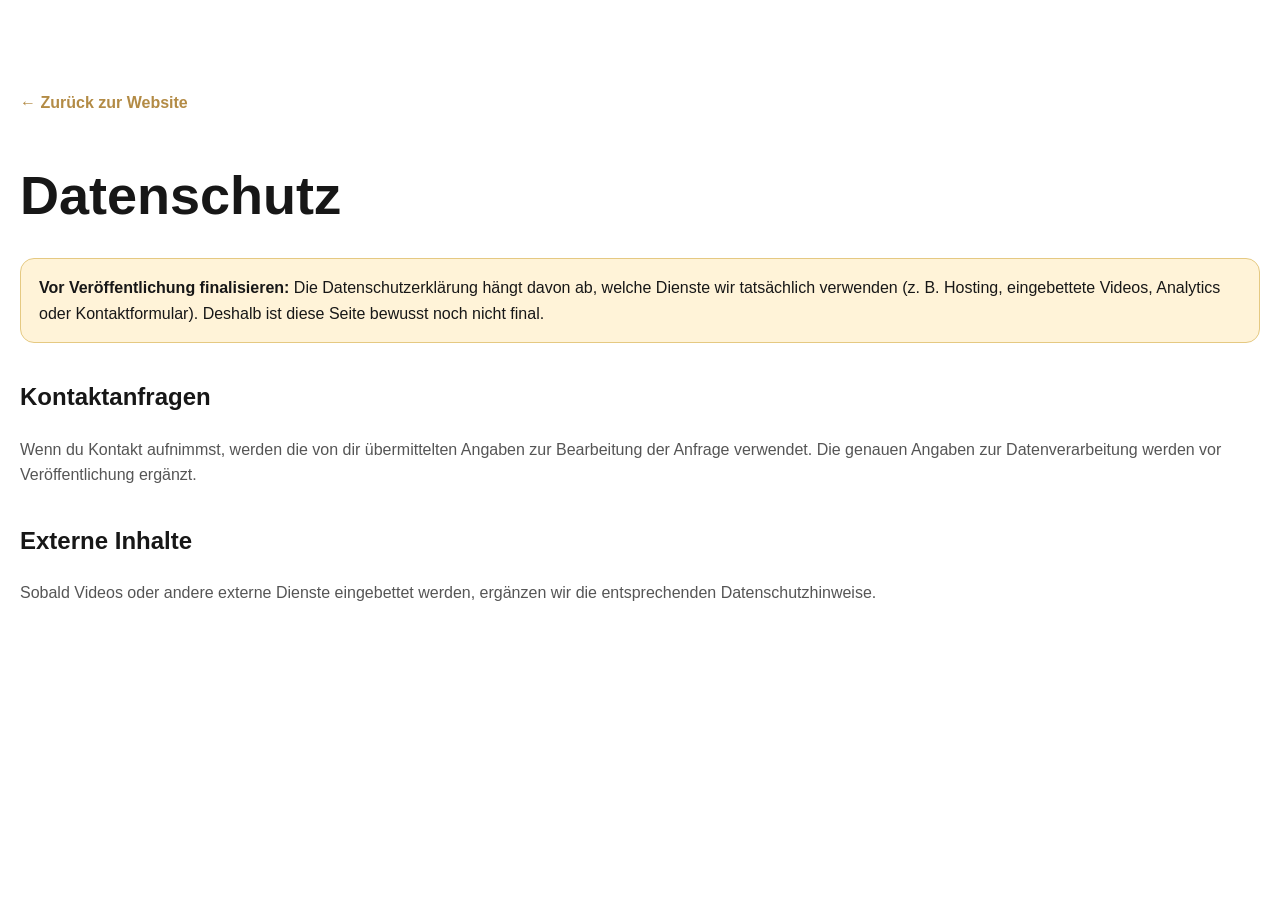
==== datenschutz.html @ bc4352c8 "Add privacy page" ====
<!doctype html><html lang="de"><head><meta charset="utf-8"><meta name="viewport" content="width=device-width,initial-scale=1"><title>Datenschutz | Flywithfloekki</title><link rel="stylesheet" href="styles.css"></head><body><main class="legal container"><a class="backlink" href="index.html">← Zurück zur Website</a><h1>Datenschutz</h1><div class="notice"><strong>Vor Veröffentlichung finalisieren:</strong> Die Datenschutzerklärung hängt davon ab, welche Dienste wir tatsächlich verwenden (z. B. Hosting, eingebettete Videos, Analytics oder Kontaktformular). Deshalb ist diese Seite bewusst noch nicht final.</div><h2>Kontaktanfragen</h2><p>Wenn du Kontakt aufnimmst, werden die von dir übermittelten Angaben zur Bearbeitung der Anfrage verwendet. Die genauen Angaben zur Datenverarbeitung werden vor Veröffentlichung ergänzt.</p><h2>Externe Inhalte</h2><p>Sobald Videos oder andere externe Dienste eingebettet werden, ergänzen wir die entsprechenden Datenschutzhinweise.</p></main></body></html>
---- styles.css ----
:root{--bg:#fff;--soft:#f6f5f2;--ink:#171717;--muted:#6f6f6f;--line:#dedbd3;--gold:#b38b45;--gold2:#d8c18b;--dark:#111;--radius:22px;--max:1240px}
*{box-sizing:border-box}html{scroll-behavior:smooth}body{margin:0;font-family:Inter,ui-sans-serif,-apple-system,BlinkMacSystemFont,"Segoe UI",sans-serif;color:var(--ink);background:var(--bg);line-height:1.6}img{max-width:100%}a{color:inherit;text-decoration:none}.container{width:min(calc(100% - 40px),var(--max));margin:auto}.section{padding:110px 0}.soft-bg{background:var(--soft)}
.site-header{height:92px;display:flex;align-items:center;justify-content:space-between;padding:0 34px;background:rgba(255,255,255,.96);backdrop-filter:blur(16px);position:sticky;top:0;z-index:50;border-bottom:1px solid rgba(0,0,0,.05)}.brand{display:flex;align-items:center;width:300px;height:78px;overflow:hidden}.brand img{display:block;width:100%;height:100%;object-fit:contain;object-position:left center}.nav{display:flex;gap:26px;align-items:center;font-size:14px;font-weight:600}.nav a:not(.nav-cta):hover{color:var(--gold)}.nav-cta{padding:11px 18px;border:1px solid var(--ink);border-radius:999px}.nav-toggle{display:none;background:none;border:0;font-size:26px}
.hero{height:calc(100vh - 92px);min-height:650px;position:relative;display:flex;align-items:center;overflow:hidden;background:#111;color:#fff}.hero-media{position:absolute;inset:0;width:100%;height:100%;background:url('assets/hero-placeholder.svg') center/cover no-repeat}.hero-overlay{position:absolute;inset:0;background:linear-gradient(90deg,rgba(0,0,0,.84) 0%,rgba(0,0,0,.55) 52%,rgba(0,0,0,.18) 100%)}.hero-content{position:relative;z-index:2;padding-top:30px}.eyebrow,.section-label{font-size:12px;letter-spacing:.2em;text-transform:uppercase;font-weight:700;color:var(--gold)}.hero h1{font-size:clamp(50px,7vw,102px);line-height:.96;letter-spacing:-.045em;margin:20px 0 28px;max-width:1000px}.hero h1 span{color:#ead9b4}.hero-copy{max-width:680px;font-size:20px;color:#e9e9e9}.hero-actions{display:flex;gap:12px;margin-top:34px}.button{display:inline-flex;align-items:center;justify-content:center;padding:14px 22px;border-radius:999px;font-weight:700;font-size:14px;border:1px solid transparent;cursor:pointer;transition:.2s}.button-gold{background:linear-gradient(135deg,var(--gold2),var(--gold));color:#111}.button-gold:hover{transform:translateY(-2px)}.button-ghost{border-color:rgba(255,255,255,.6);color:white}.button-dark{background:#171717;color:#fff}.scroll-hint{position:absolute;right:35px;bottom:25px;z-index:2;border:1px solid rgba(255,255,255,.4);border-radius:50%;width:44px;height:44px;display:grid;place-items:center}
.intro-grid{display:grid;grid-template-columns:1.15fr .85fr;gap:80px;align-items:start}.intro h2,.section-heading h2,.about h2,.contact h2,.testimonials-head h2,.soft-bg> .container > h2{font-size:clamp(38px,4vw,62px);line-height:1.08;letter-spacing:-.035em;margin:18px 0}.intro h2 em{font-family:Georgia,serif;font-weight:400;color:var(--gold);font-style:italic}.intro p,.about p,.contact p{font-size:18px;color:#4d4d4d}.section-heading{margin-bottom:46px}.section-heading.split{display:flex;justify-content:space-between;gap:60px;align-items:end}.muted{color:var(--muted);max-width:480px}
.cards{display:grid;grid-template-columns:repeat(3,1fr);gap:16px}.card{background:white;border:1px solid #e7e3da;padding:34px;border-radius:var(--radius);min-height:280px;display:flex;flex-direction:column}.card.featured{grid-column:span 2;background:linear-gradient(145deg,#fff,#f3eee2)}.card.dark-card{background:#171717;color:white}.card-number{font-size:12px;color:var(--gold);letter-spacing:.15em}.card h3{font-size:28px;margin:auto 0 10px}.card p{color:#666;margin:0}.dark-card p{color:#c9c9c9}
.portfolio-section{overflow:hidden}.portfolio-grid{display:grid;grid-template-columns:repeat(2,1fr);gap:18px}.portfolio-card{border-radius:var(--radius);overflow:hidden;background:#111;color:white;box-shadow:0 12px 38px rgba(0,0,0,.08)}.portfolio-card.featured-video{grid-column:1/-1}.video-frame{position:relative;aspect-ratio:16/9;background:#0f0f0f}.video-frame iframe{position:absolute;inset:0;width:100%;height:100%;border:0}.portfolio-meta{display:flex;justify-content:space-between;gap:24px;padding:17px 19px;background:#171717}.portfolio-meta span{color:#a6a6a6;font-size:13px}.portfolio-meta strong{text-align:right}.social-work-head{display:flex;justify-content:space-between;align-items:end;gap:30px;margin:70px 0 24px}.social-work-head h3{font-size:clamp(30px,3vw,44px);letter-spacing:-.03em;margin:10px 0 0}.text-link{font-size:14px;font-weight:700;border-bottom:1px solid var(--gold);padding-bottom:3px}.reel-grid{display:grid;grid-template-columns:repeat(2,minmax(0,420px));gap:18px;justify-content:center}.reel-card{width:100%}.video-frame.vertical{aspect-ratio:9/16;background:#fafafa}.video-frame.vertical iframe{background:#fff}
.reference-row{display:grid;grid-template-columns:repeat(4,1fr);gap:1px;background:#d8d4ca;border:1px solid #d8d4ca;margin:38px 0 100px}.reference-row div{background:#fff;padding:34px 22px;display:grid;place-items:center;text-align:center;font-weight:800;font-size:19px;min-height:120px}.reference-row small{font-weight:500;color:#777}.testimonials-head{display:flex;align-items:end;justify-content:space-between;gap:40px}.testimonials{display:grid;grid-template-columns:repeat(2,1fr);gap:18px;margin-top:38px}.testimonial-card{margin:0;background:#fff;padding:34px 36px;border-radius:var(--radius);font-size:17px;border:1px solid #e6e2d8;min-height:220px;line-height:1.75;position:relative}.testimonial-card:before{content:'“';position:absolute;right:24px;top:2px;font-family:Georgia,serif;font-size:88px;line-height:1;color:#ece6d8}.testimonial-card p{position:relative;z-index:1;margin:0 0 16px}.testimonial-card p:last-of-type{margin-bottom:0}.testimonial-card footer{margin-top:28px;color:#8a8a8a;font-size:13px;font-weight:700}.testimonial-wide{grid-column:1/-1;border-left:4px solid var(--gold);font-size:19px;padding:42px 46px}.compact-quote{max-width:none}
.about{display:grid;grid-template-columns:1.1fr .9fr;gap:80px}.equipment-panel{background:#171717;color:#fff;padding:38px;border-radius:var(--radius)}.equipment-title{font-size:12px;text-transform:uppercase;letter-spacing:.2em;color:var(--gold2)}.equipment-panel ul{list-style:none;padding:0;margin:26px 0 0}.equipment-panel li{display:flex;justify-content:space-between;gap:20px;border-top:1px solid #333;padding:18px 0}.equipment-panel li span{color:#999}.price-cta{background:#111;color:white;padding:90px 0}.price-grid{display:grid;grid-template-columns:1fr 1fr;gap:80px;align-items:end}.price-grid h2{font-size:clamp(42px,5vw,72px);line-height:1.02;margin:14px 0}.price-grid h2 span{color:#dcc58e}.price-grid p{color:#cfcfcf;font-size:18px}.section-label.light{color:#d9c392}.price-grid .button{margin-top:14px}
.contact{display:grid;grid-template-columns:.9fr 1.1fr;gap:90px}.contact-details{display:grid;grid-template-columns:100px 1fr;gap:10px 20px;margin-top:40px}.contact-details span{color:#999}.contact-form{display:grid;grid-template-columns:1fr 1fr;gap:18px}.contact-form label{display:flex;flex-direction:column;gap:8px;font-size:13px;font-weight:700}.contact-form label:nth-child(4){grid-column:1/-1}.contact-form input,.contact-form select,.contact-form textarea{font:inherit;border:1px solid #dad6cc;border-radius:14px;padding:14px 15px;background:#fbfaf8}.contact-form button{justify-self:start}.form-note{grid-column:1/-1;color:#8b8b8b;font-size:13px!important;margin-top:0}.footer{background:#0d0d0d;color:white;padding:45px 0}.footer-grid{display:grid;grid-template-columns:1.5fr 1fr auto;gap:40px;align-items:start}.footer p{color:#8f8f8f;margin:6px 0}.footer span{color:#777;font-size:12px;text-transform:uppercase;letter-spacing:.15em}.footer-links{display:flex;gap:18px;font-size:14px;color:#c7c7c7}
.legal{padding:70px 0 110px}.legal h1{font-size:54px;margin-bottom:14px}.legal .notice{background:#fff3d8;border:1px solid #e5c982;border-radius:14px;padding:16px 18px;margin:20px 0 35px}.legal h2{margin-top:34px}.legal p,.legal li{color:#555}.backlink{display:inline-block;margin-top:20px;color:var(--gold);font-weight:700}
@media(max-width:900px){.site-header{height:76px;padding:0 20px}.brand{width:235px;height:62px}.nav-toggle{display:block}.nav{position:absolute;top:76px;left:0;right:0;background:#fff;display:none;flex-direction:column;align-items:stretch;padding:20px;border-bottom:1px solid #eee}.nav.open{display:flex}.hero{height:calc(100vh - 76px)}.hero-overlay{background:rgba(0,0,0,.62)}.hero-copy{font-size:17px}.section{padding:78px 0}.intro-grid,.about,.contact,.price-grid{grid-template-columns:1fr;gap:42px}.cards{grid-template-columns:1fr 1fr}.card.featured{grid-column:span 2}.section-heading.split,.testimonials-head,.social-work-head{align-items:start;flex-direction:column}.reference-row{grid-template-columns:1fr 1fr}.testimonials{grid-template-columns:1fr}.testimonial-wide{grid-column:auto}.portfolio-grid{grid-template-columns:1fr}.portfolio-card.featured-video{grid-column:auto}.reel-grid{grid-template-columns:repeat(2,minmax(0,1fr))}.footer-grid{grid-template-columns:1fr}.contact-form{grid-template-columns:1fr}.contact-form label:nth-child(4){grid-column:auto}}
@media(max-width:600px){.container{width:min(calc(100% - 28px),var(--max))}.brand{width:210px}.hero h1{font-size:49px}.hero-actions{flex-direction:column;align-items:flex-start}.cards{grid-template-columns:1fr}.card.featured{grid-column:auto}.reference-row{grid-template-columns:1fr;margin-bottom:70px}.contact-details{grid-template-columns:1fr}.portfolio-meta{flex-direction:column;gap:3px}.portfolio-meta strong{text-align:left}.reel-grid{grid-template-columns:1fr}.testimonial-card,.testimonial-wide{padding:28px 26px;font-size:16px}.social-work-head{margin-top:55px}}

/* About Florian */
.about-section{background:linear-gradient(180deg,#fff 0%,#fbfaf7 100%)}
.about-profile{display:grid;grid-template-columns:minmax(320px,.82fr) minmax(0,1.18fr);gap:82px;align-items:start}
.profile-photo-wrap{margin:0;position:sticky;top:122px}
.profile-photo{display:block;width:100%;aspect-ratio:4/5;object-fit:cover;object-position:50% 52%;border-radius:28px;box-shadow:0 22px 60px rgba(0,0,0,.12)}
.profile-photo-wrap:after{content:'';position:absolute;z-index:-1;left:-18px;bottom:34px;width:82%;height:64%;border:1px solid rgba(179,139,69,.55);border-radius:28px}
.profile-photo-wrap figcaption{font-size:12px;text-transform:uppercase;letter-spacing:.16em;color:#8b806d;margin:15px 4px 0}
.about-copy h2{font-size:clamp(44px,5vw,72px);line-height:1.02;letter-spacing:-.04em;margin:16px 0 22px}
.about-copy .about-lead{font-size:22px;line-height:1.55;color:#282828;margin-bottom:30px;max-width:760px}
.about-copy p{font-size:17px;line-height:1.82;margin:0 0 20px;color:#505050}
.profile-facts{display:flex;flex-wrap:wrap;gap:10px;margin-top:30px}
.profile-facts span{display:inline-flex;align-items:center;padding:9px 14px;border:1px solid #ded8ca;border-radius:999px;background:#fff;font-size:12px;font-weight:800;letter-spacing:.06em;text-transform:uppercase;color:#50493d}
.about-equipment{margin-top:74px;display:grid;grid-template-columns:.75fr 1.25fr;gap:60px;align-items:start}
.equipment-heading p{color:#bcbcbc;font-size:16px;max-width:420px;margin:16px 0 0}
.about-equipment ul{margin-top:0}
@media(max-width:900px){.about-profile{grid-template-columns:1fr;gap:42px}.profile-photo-wrap{position:relative;top:auto;max-width:600px}.profile-photo{aspect-ratio:4/4.8}.about-equipment{grid-template-columns:1fr;gap:28px;margin-top:50px}}
@media(max-width:600px){.profile-photo{border-radius:20px}.profile-photo-wrap:after{display:none}.about-copy h2{font-size:44px}.about-copy .about-lead{font-size:19px}.about-copy p{font-size:16px}.profile-facts{gap:8px}.profile-facts span{font-size:11px;padding:8px 11px}.about-equipment{padding:28px}}

.project-proof{display:grid;grid-template-columns:260px 1fr;gap:34px;margin:34px 0 78px;padding:32px;border:1px solid var(--line);border-radius:var(--radius);background:#fff;box-shadow:0 16px 44px rgba(0,0,0,.045)}
.project-count{min-height:220px;border-radius:18px;background:#171717;color:#fff;display:flex;flex-direction:column;justify-content:center;align-items:center;text-align:center;padding:24px;position:relative;overflow:hidden}
.project-count:after{content:"";position:absolute;width:170px;height:170px;border:1px solid rgba(216,193,139,.35);border-radius:50%;right:-70px;top:-70px}
.project-count-number{font-size:78px;line-height:.9;letter-spacing:-.06em;background:linear-gradient(135deg,#f2e4c2,var(--gold));-webkit-background-clip:text;background-clip:text;color:transparent}
.project-count span{margin-top:15px;font-size:13px;line-height:1.35;letter-spacing:.14em;text-transform:uppercase;color:#d8d8d8}
.project-scope{padding:8px 4px}.project-scope h3{font-size:clamp(28px,3vw,42px);line-height:1.08;letter-spacing:-.035em;margin:0 0 16px}.project-scope p{margin:0;color:var(--muted);font-size:16px;max-width:850px}.scope-tags{display:flex;flex-wrap:wrap;gap:9px;margin-top:23px}.scope-tags span{display:inline-flex;align-items:center;padding:8px 12px;border:1px solid #d9d4c8;border-radius:999px;background:#fbfaf7;font-size:12px;font-weight:700;color:#373737}
@media (max-width:760px){.project-proof{grid-template-columns:1fr;padding:18px;gap:20px;margin-bottom:58px}.project-count{min-height:180px}.project-count-number{font-size:66px}.project-scope{padding:4px}.scope-tags{gap:7px}.scope-tags span{font-size:11px;padding:7px 10px}}
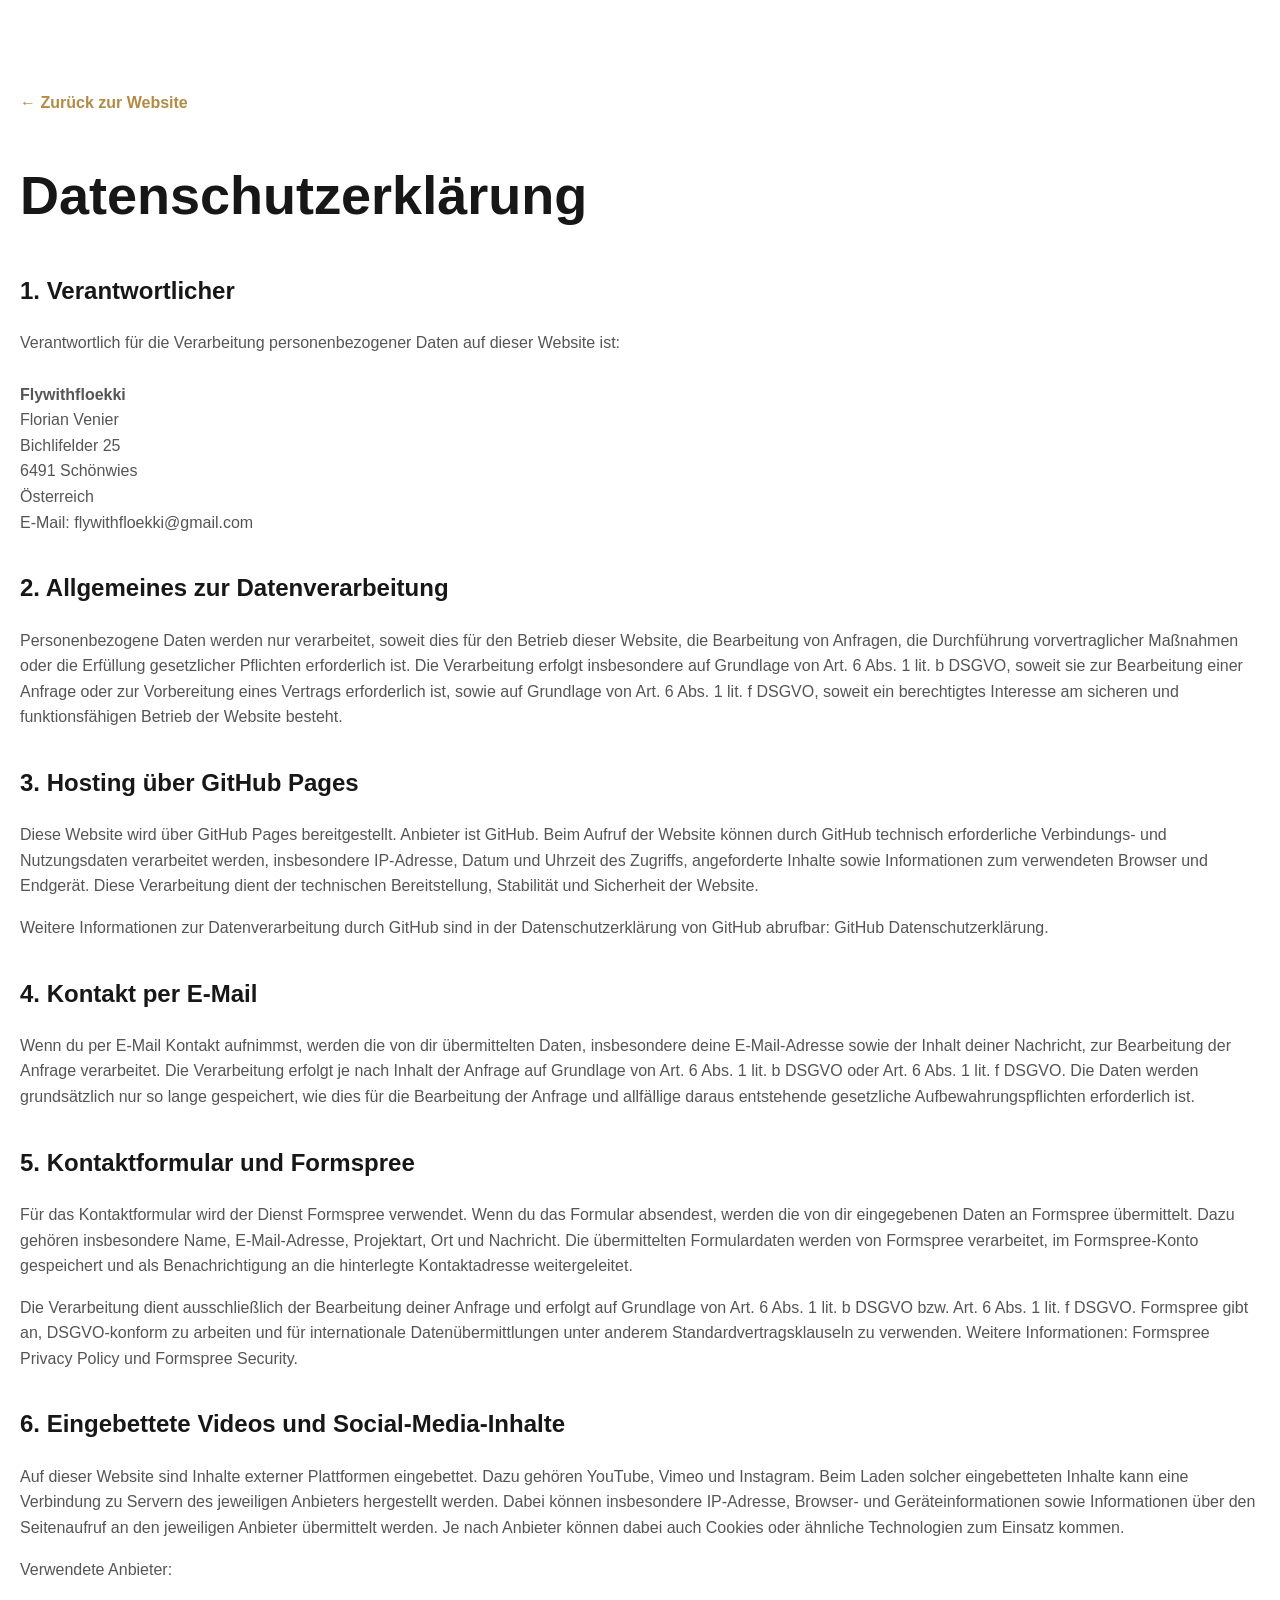
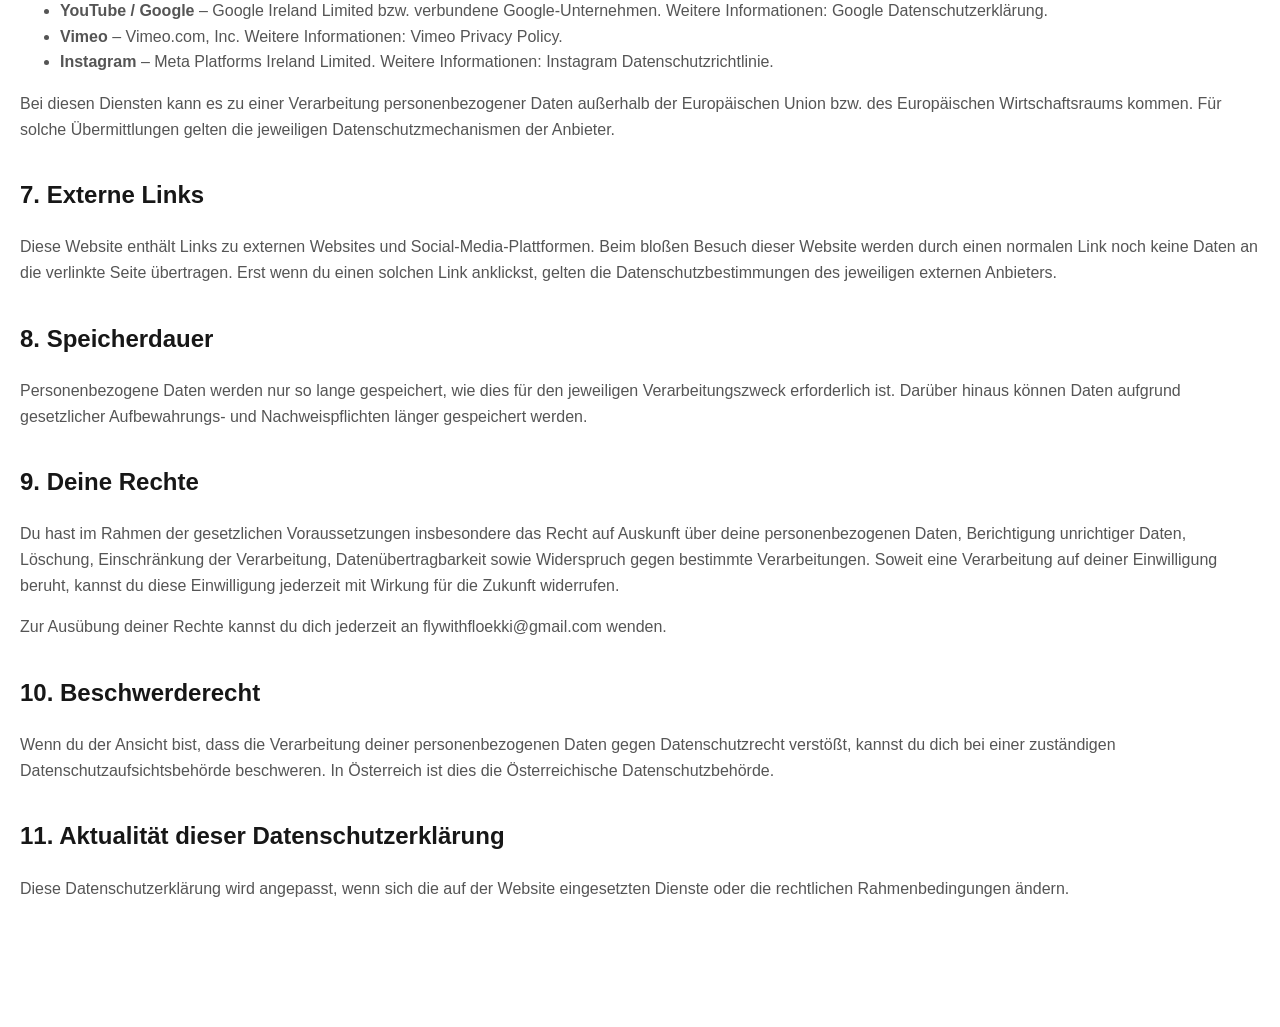
==== commit b97d4da3: "Datenschutzerklärung für Hosting, Kontaktformular und eingebettete Medien ergänzen" ====
--- a/datenschutz.html
+++ b/datenschutz.html
@@ -1 +1,68 @@
-<!doctype html><html lang="de"><head><meta charset="utf-8"><meta name="viewport" content="width=device-width,initial-scale=1"><title>Datenschutz | Flywithfloekki</title><link rel="stylesheet" href="styles.css"></head><body><main class="legal container"><a class="backlink" href="index.html">← Zurück zur Website</a><h1>Datenschutz</h1><div class="notice"><strong>Vor Veröffentlichung finalisieren:</strong> Die Datenschutzerklärung hängt davon ab, welche Dienste wir tatsächlich verwenden (z. B. Hosting, eingebettete Videos, Analytics oder Kontaktformular). Deshalb ist diese Seite bewusst noch nicht final.</div><h2>Kontaktanfragen</h2><p>Wenn du Kontakt aufnimmst, werden die von dir übermittelten Angaben zur Bearbeitung der Anfrage verwendet. Die genauen Angaben zur Datenverarbeitung werden vor Veröffentlichung ergänzt.</p><h2>Externe Inhalte</h2><p>Sobald Videos oder andere externe Dienste eingebettet werden, ergänzen wir die entsprechenden Datenschutzhinweise.</p></main></body></html>+<!doctype html>
+<html lang="de">
+<head>
+  <meta charset="utf-8">
+  <meta name="viewport" content="width=device-width,initial-scale=1">
+  <meta name="description" content="Datenschutzerklärung von Flywithfloekki mit Informationen zu Hosting, Kontaktformular und eingebetteten Medien.">
+  <title>Datenschutz | Flywithfloekki</title>
+  <link rel="canonical" href="https://flywithfloekki.at/datenschutz.html">
+  <link rel="stylesheet" href="styles.css">
+</head>
+<body>
+  <main class="legal container">
+    <a class="backlink" href="index.html">← Zurück zur Website</a>
+    <h1>Datenschutzerklärung</h1>
+
+    <h2>1. Verantwortlicher</h2>
+    <p>
+      Verantwortlich für die Verarbeitung personenbezogener Daten auf dieser Website ist:<br><br>
+      <strong>Flywithfloekki</strong><br>
+      Florian Venier<br>
+      Bichlifelder 25<br>
+      6491 Schönwies<br>
+      Österreich<br>
+      E-Mail: <a href="mailto:flywithfloekki@gmail.com">flywithfloekki@gmail.com</a>
+    </p>
+
+    <h2>2. Allgemeines zur Datenverarbeitung</h2>
+    <p>Personenbezogene Daten werden nur verarbeitet, soweit dies für den Betrieb dieser Website, die Bearbeitung von Anfragen, die Durchführung vorvertraglicher Maßnahmen oder die Erfüllung gesetzlicher Pflichten erforderlich ist. Die Verarbeitung erfolgt insbesondere auf Grundlage von Art. 6 Abs. 1 lit. b DSGVO, soweit sie zur Bearbeitung einer Anfrage oder zur Vorbereitung eines Vertrags erforderlich ist, sowie auf Grundlage von Art. 6 Abs. 1 lit. f DSGVO, soweit ein berechtigtes Interesse am sicheren und funktionsfähigen Betrieb der Website besteht.</p>
+
+    <h2>3. Hosting über GitHub Pages</h2>
+    <p>Diese Website wird über GitHub Pages bereitgestellt. Anbieter ist GitHub. Beim Aufruf der Website können durch GitHub technisch erforderliche Verbindungs- und Nutzungsdaten verarbeitet werden, insbesondere IP-Adresse, Datum und Uhrzeit des Zugriffs, angeforderte Inhalte sowie Informationen zum verwendeten Browser und Endgerät. Diese Verarbeitung dient der technischen Bereitstellung, Stabilität und Sicherheit der Website.</p>
+    <p>Weitere Informationen zur Datenverarbeitung durch GitHub sind in der Datenschutzerklärung von GitHub abrufbar: <a href="https://docs.github.com/de/site-policy/privacy-policies/github-general-privacy-statement" target="_blank" rel="noopener">GitHub Datenschutzerklärung</a>.</p>
+
+    <h2>4. Kontakt per E-Mail</h2>
+    <p>Wenn du per E-Mail Kontakt aufnimmst, werden die von dir übermittelten Daten, insbesondere deine E-Mail-Adresse sowie der Inhalt deiner Nachricht, zur Bearbeitung der Anfrage verarbeitet. Die Verarbeitung erfolgt je nach Inhalt der Anfrage auf Grundlage von Art. 6 Abs. 1 lit. b DSGVO oder Art. 6 Abs. 1 lit. f DSGVO. Die Daten werden grundsätzlich nur so lange gespeichert, wie dies für die Bearbeitung der Anfrage und allfällige daraus entstehende gesetzliche Aufbewahrungspflichten erforderlich ist.</p>
+
+    <h2>5. Kontaktformular und Formspree</h2>
+    <p>Für das Kontaktformular wird der Dienst Formspree verwendet. Wenn du das Formular absendest, werden die von dir eingegebenen Daten an Formspree übermittelt. Dazu gehören insbesondere Name, E-Mail-Adresse, Projektart, Ort und Nachricht. Die übermittelten Formulardaten werden von Formspree verarbeitet, im Formspree-Konto gespeichert und als Benachrichtigung an die hinterlegte Kontaktadresse weitergeleitet.</p>
+    <p>Die Verarbeitung dient ausschließlich der Bearbeitung deiner Anfrage und erfolgt auf Grundlage von Art. 6 Abs. 1 lit. b DSGVO bzw. Art. 6 Abs. 1 lit. f DSGVO. Formspree gibt an, DSGVO-konform zu arbeiten und für internationale Datenübermittlungen unter anderem Standardvertragsklauseln zu verwenden. Weitere Informationen: <a href="https://formspree.io/legal/privacy-policy/" target="_blank" rel="noopener">Formspree Privacy Policy</a> und <a href="https://formspree.io/security/" target="_blank" rel="noopener">Formspree Security</a>.</p>
+
+    <h2>6. Eingebettete Videos und Social-Media-Inhalte</h2>
+    <p>Auf dieser Website sind Inhalte externer Plattformen eingebettet. Dazu gehören YouTube, Vimeo und Instagram. Beim Laden solcher eingebetteten Inhalte kann eine Verbindung zu Servern des jeweiligen Anbieters hergestellt werden. Dabei können insbesondere IP-Adresse, Browser- und Geräteinformationen sowie Informationen über den Seitenaufruf an den jeweiligen Anbieter übermittelt werden. Je nach Anbieter können dabei auch Cookies oder ähnliche Technologien zum Einsatz kommen.</p>
+    <p>Verwendete Anbieter:</p>
+    <ul>
+      <li><strong>YouTube / Google</strong> – Google Ireland Limited bzw. verbundene Google-Unternehmen. Weitere Informationen: <a href="https://policies.google.com/privacy" target="_blank" rel="noopener">Google Datenschutzerklärung</a>.</li>
+      <li><strong>Vimeo</strong> – Vimeo.com, Inc. Weitere Informationen: <a href="https://vimeo.com/privacy" target="_blank" rel="noopener">Vimeo Privacy Policy</a>.</li>
+      <li><strong>Instagram</strong> – Meta Platforms Ireland Limited. Weitere Informationen: <a href="https://privacycenter.instagram.com/policy/" target="_blank" rel="noopener">Instagram Datenschutzrichtlinie</a>.</li>
+    </ul>
+    <p>Bei diesen Diensten kann es zu einer Verarbeitung personenbezogener Daten außerhalb der Europäischen Union bzw. des Europäischen Wirtschaftsraums kommen. Für solche Übermittlungen gelten die jeweiligen Datenschutzmechanismen der Anbieter.</p>
+
+    <h2>7. Externe Links</h2>
+    <p>Diese Website enthält Links zu externen Websites und Social-Media-Plattformen. Beim bloßen Besuch dieser Website werden durch einen normalen Link noch keine Daten an die verlinkte Seite übertragen. Erst wenn du einen solchen Link anklickst, gelten die Datenschutzbestimmungen des jeweiligen externen Anbieters.</p>
+
+    <h2>8. Speicherdauer</h2>
+    <p>Personenbezogene Daten werden nur so lange gespeichert, wie dies für den jeweiligen Verarbeitungszweck erforderlich ist. Darüber hinaus können Daten aufgrund gesetzlicher Aufbewahrungs- und Nachweispflichten länger gespeichert werden.</p>
+
+    <h2>9. Deine Rechte</h2>
+    <p>Du hast im Rahmen der gesetzlichen Voraussetzungen insbesondere das Recht auf Auskunft über deine personenbezogenen Daten, Berichtigung unrichtiger Daten, Löschung, Einschränkung der Verarbeitung, Datenübertragbarkeit sowie Widerspruch gegen bestimmte Verarbeitungen. Soweit eine Verarbeitung auf deiner Einwilligung beruht, kannst du diese Einwilligung jederzeit mit Wirkung für die Zukunft widerrufen.</p>
+    <p>Zur Ausübung deiner Rechte kannst du dich jederzeit an <a href="mailto:flywithfloekki@gmail.com">flywithfloekki@gmail.com</a> wenden.</p>
+
+    <h2>10. Beschwerderecht</h2>
+    <p>Wenn du der Ansicht bist, dass die Verarbeitung deiner personenbezogenen Daten gegen Datenschutzrecht verstößt, kannst du dich bei einer zuständigen Datenschutzaufsichtsbehörde beschweren. In Österreich ist dies die Österreichische Datenschutzbehörde.</p>
+
+    <h2>11. Aktualität dieser Datenschutzerklärung</h2>
+    <p>Diese Datenschutzerklärung wird angepasst, wenn sich die auf der Website eingesetzten Dienste oder die rechtlichen Rahmenbedingungen ändern.</p>
+  </main>
+</body>
+</html>
--- a/styles.css
+++ b/styles.css
@@ -4,7 +4,7 @@
 .hero{height:calc(100vh - 92px);min-height:650px;position:relative;display:flex;align-items:center;overflow:hidden;background:#111;color:#fff}.hero-media{position:absolute;inset:0;width:100%;height:100%;background:url('assets/hero-placeholder.svg') center/cover no-repeat}.hero-overlay{position:absolute;inset:0;background:linear-gradient(90deg,rgba(0,0,0,.84) 0%,rgba(0,0,0,.55) 52%,rgba(0,0,0,.18) 100%)}.hero-content{position:relative;z-index:2;padding-top:30px}.eyebrow,.section-label{font-size:12px;letter-spacing:.2em;text-transform:uppercase;font-weight:700;color:var(--gold)}.hero h1{font-size:clamp(50px,7vw,102px);line-height:.96;letter-spacing:-.045em;margin:20px 0 28px;max-width:1000px}.hero h1 span{color:#ead9b4}.hero-copy{max-width:680px;font-size:20px;color:#e9e9e9}.hero-actions{display:flex;gap:12px;margin-top:34px}.button{display:inline-flex;align-items:center;justify-content:center;padding:14px 22px;border-radius:999px;font-weight:700;font-size:14px;border:1px solid transparent;cursor:pointer;transition:.2s}.button-gold{background:linear-gradient(135deg,var(--gold2),var(--gold));color:#111}.button-gold:hover{transform:translateY(-2px)}.button-ghost{border-color:rgba(255,255,255,.6);color:white}.button-dark{background:#171717;color:#fff}.scroll-hint{position:absolute;right:35px;bottom:25px;z-index:2;border:1px solid rgba(255,255,255,.4);border-radius:50%;width:44px;height:44px;display:grid;place-items:center}
 .intro-grid{display:grid;grid-template-columns:1.15fr .85fr;gap:80px;align-items:start}.intro h2,.section-heading h2,.about h2,.contact h2,.testimonials-head h2,.soft-bg> .container > h2{font-size:clamp(38px,4vw,62px);line-height:1.08;letter-spacing:-.035em;margin:18px 0}.intro h2 em{font-family:Georgia,serif;font-weight:400;color:var(--gold);font-style:italic}.intro p,.about p,.contact p{font-size:18px;color:#4d4d4d}.section-heading{margin-bottom:46px}.section-heading.split{display:flex;justify-content:space-between;gap:60px;align-items:end}.muted{color:var(--muted);max-width:480px}
 .cards{display:grid;grid-template-columns:repeat(3,1fr);gap:16px}.card{background:white;border:1px solid #e7e3da;padding:34px;border-radius:var(--radius);min-height:280px;display:flex;flex-direction:column}.card.featured{grid-column:span 2;background:linear-gradient(145deg,#fff,#f3eee2)}.card.dark-card{background:#171717;color:white}.card-number{font-size:12px;color:var(--gold);letter-spacing:.15em}.card h3{font-size:28px;margin:auto 0 10px}.card p{color:#666;margin:0}.dark-card p{color:#c9c9c9}
-.portfolio-section{overflow:hidden}.portfolio-grid{display:grid;grid-template-columns:repeat(2,1fr);gap:18px}.portfolio-card{border-radius:var(--radius);overflow:hidden;background:#111;color:white;box-shadow:0 12px 38px rgba(0,0,0,.08)}.portfolio-card.featured-video{grid-column:1/-1}.video-frame{position:relative;aspect-ratio:16/9;background:#0f0f0f}.video-frame iframe{position:absolute;inset:0;width:100%;height:100%;border:0}.portfolio-meta{display:flex;justify-content:space-between;gap:24px;padding:17px 19px;background:#171717}.portfolio-meta span{color:#a6a6a6;font-size:13px}.portfolio-meta strong{text-align:right}.social-work-head{display:flex;justify-content:space-between;align-items:end;gap:30px;margin:70px 0 24px}.social-work-head h3{font-size:clamp(30px,3vw,44px);letter-spacing:-.03em;margin:10px 0 0}.text-link{font-size:14px;font-weight:700;border-bottom:1px solid var(--gold);padding-bottom:3px}.reel-grid{display:grid;grid-template-columns:repeat(2,minmax(0,420px));gap:18px;justify-content:center}.reel-card{width:100%}.video-frame.vertical{aspect-ratio:9/16;background:#fafafa}.video-frame.vertical iframe{background:#fff}
+.portfolio-section{overflow:hidden}.portfolio-grid{display:grid;grid-template-columns:repeat(2,1fr);gap:18px}.portfolio-card{border-radius:var(--radius);overflow:hidden;background:#111;color:white;box-shadow:0 12px 38px rgba(0,0,0,.08)}.portfolio-card.featured-video{grid-column:1/-1}.video-frame{position:relative;aspect-ratio:16/9;background:#0f0f0f}.video-frame iframe{position:absolute;inset:0;width:100%;height:100%;border:0}.portfolio-meta{display:flex;justify-content:space-between;gap:24px;padding:17px 19px;background:#171717}.portfolio-meta span{color:#a6a6a6;font-size:13px}.portfolio-meta strong{text-align:right}.social-work-head{display:flex;justify-content:space-between;align-items:end;gap:30px;margin:70px 0 24px}.social-work-head h3{font-size:clamp(30px,3vw,44px);letter-spacing:-.03em;margin:10px 0 0}.text-link{font-size:14px;font-weight:700;border-bottom:1px solid var(--gold);padding-bottom:3px}.reel-grid{display:grid;grid-template-columns:repeat(3,minmax(0,360px));gap:18px;justify-content:center}.reel-card{width:100%}.video-frame.vertical{aspect-ratio:9/16;background:#fafafa}.video-frame.vertical iframe{background:#fff}
 .reference-row{display:grid;grid-template-columns:repeat(4,1fr);gap:1px;background:#d8d4ca;border:1px solid #d8d4ca;margin:38px 0 100px}.reference-row div{background:#fff;padding:34px 22px;display:grid;place-items:center;text-align:center;font-weight:800;font-size:19px;min-height:120px}.reference-row small{font-weight:500;color:#777}.testimonials-head{display:flex;align-items:end;justify-content:space-between;gap:40px}.testimonials{display:grid;grid-template-columns:repeat(2,1fr);gap:18px;margin-top:38px}.testimonial-card{margin:0;background:#fff;padding:34px 36px;border-radius:var(--radius);font-size:17px;border:1px solid #e6e2d8;min-height:220px;line-height:1.75;position:relative}.testimonial-card:before{content:'“';position:absolute;right:24px;top:2px;font-family:Georgia,serif;font-size:88px;line-height:1;color:#ece6d8}.testimonial-card p{position:relative;z-index:1;margin:0 0 16px}.testimonial-card p:last-of-type{margin-bottom:0}.testimonial-card footer{margin-top:28px;color:#8a8a8a;font-size:13px;font-weight:700}.testimonial-wide{grid-column:1/-1;border-left:4px solid var(--gold);font-size:19px;padding:42px 46px}.compact-quote{max-width:none}
 .about{display:grid;grid-template-columns:1.1fr .9fr;gap:80px}.equipment-panel{background:#171717;color:#fff;padding:38px;border-radius:var(--radius)}.equipment-title{font-size:12px;text-transform:uppercase;letter-spacing:.2em;color:var(--gold2)}.equipment-panel ul{list-style:none;padding:0;margin:26px 0 0}.equipment-panel li{display:flex;justify-content:space-between;gap:20px;border-top:1px solid #333;padding:18px 0}.equipment-panel li span{color:#999}.price-cta{background:#111;color:white;padding:90px 0}.price-grid{display:grid;grid-template-columns:1fr 1fr;gap:80px;align-items:end}.price-grid h2{font-size:clamp(42px,5vw,72px);line-height:1.02;margin:14px 0}.price-grid h2 span{color:#dcc58e}.price-grid p{color:#cfcfcf;font-size:18px}.section-label.light{color:#d9c392}.price-grid .button{margin-top:14px}
 .contact{display:grid;grid-template-columns:.9fr 1.1fr;gap:90px}.contact-details{display:grid;grid-template-columns:100px 1fr;gap:10px 20px;margin-top:40px}.contact-details span{color:#999}.contact-form{display:grid;grid-template-columns:1fr 1fr;gap:18px}.contact-form label{display:flex;flex-direction:column;gap:8px;font-size:13px;font-weight:700}.contact-form label:nth-child(4){grid-column:1/-1}.contact-form input,.contact-form select,.contact-form textarea{font:inherit;border:1px solid #dad6cc;border-radius:14px;padding:14px 15px;background:#fbfaf8}.contact-form button{justify-self:start}.form-note{grid-column:1/-1;color:#8b8b8b;font-size:13px!important;margin-top:0}.footer{background:#0d0d0d;color:white;padding:45px 0}.footer-grid{display:grid;grid-template-columns:1.5fr 1fr auto;gap:40px;align-items:start}.footer p{color:#8f8f8f;margin:6px 0}.footer span{color:#777;font-size:12px;text-transform:uppercase;letter-spacing:.15em}.footer-links{display:flex;gap:18px;font-size:14px;color:#c7c7c7}
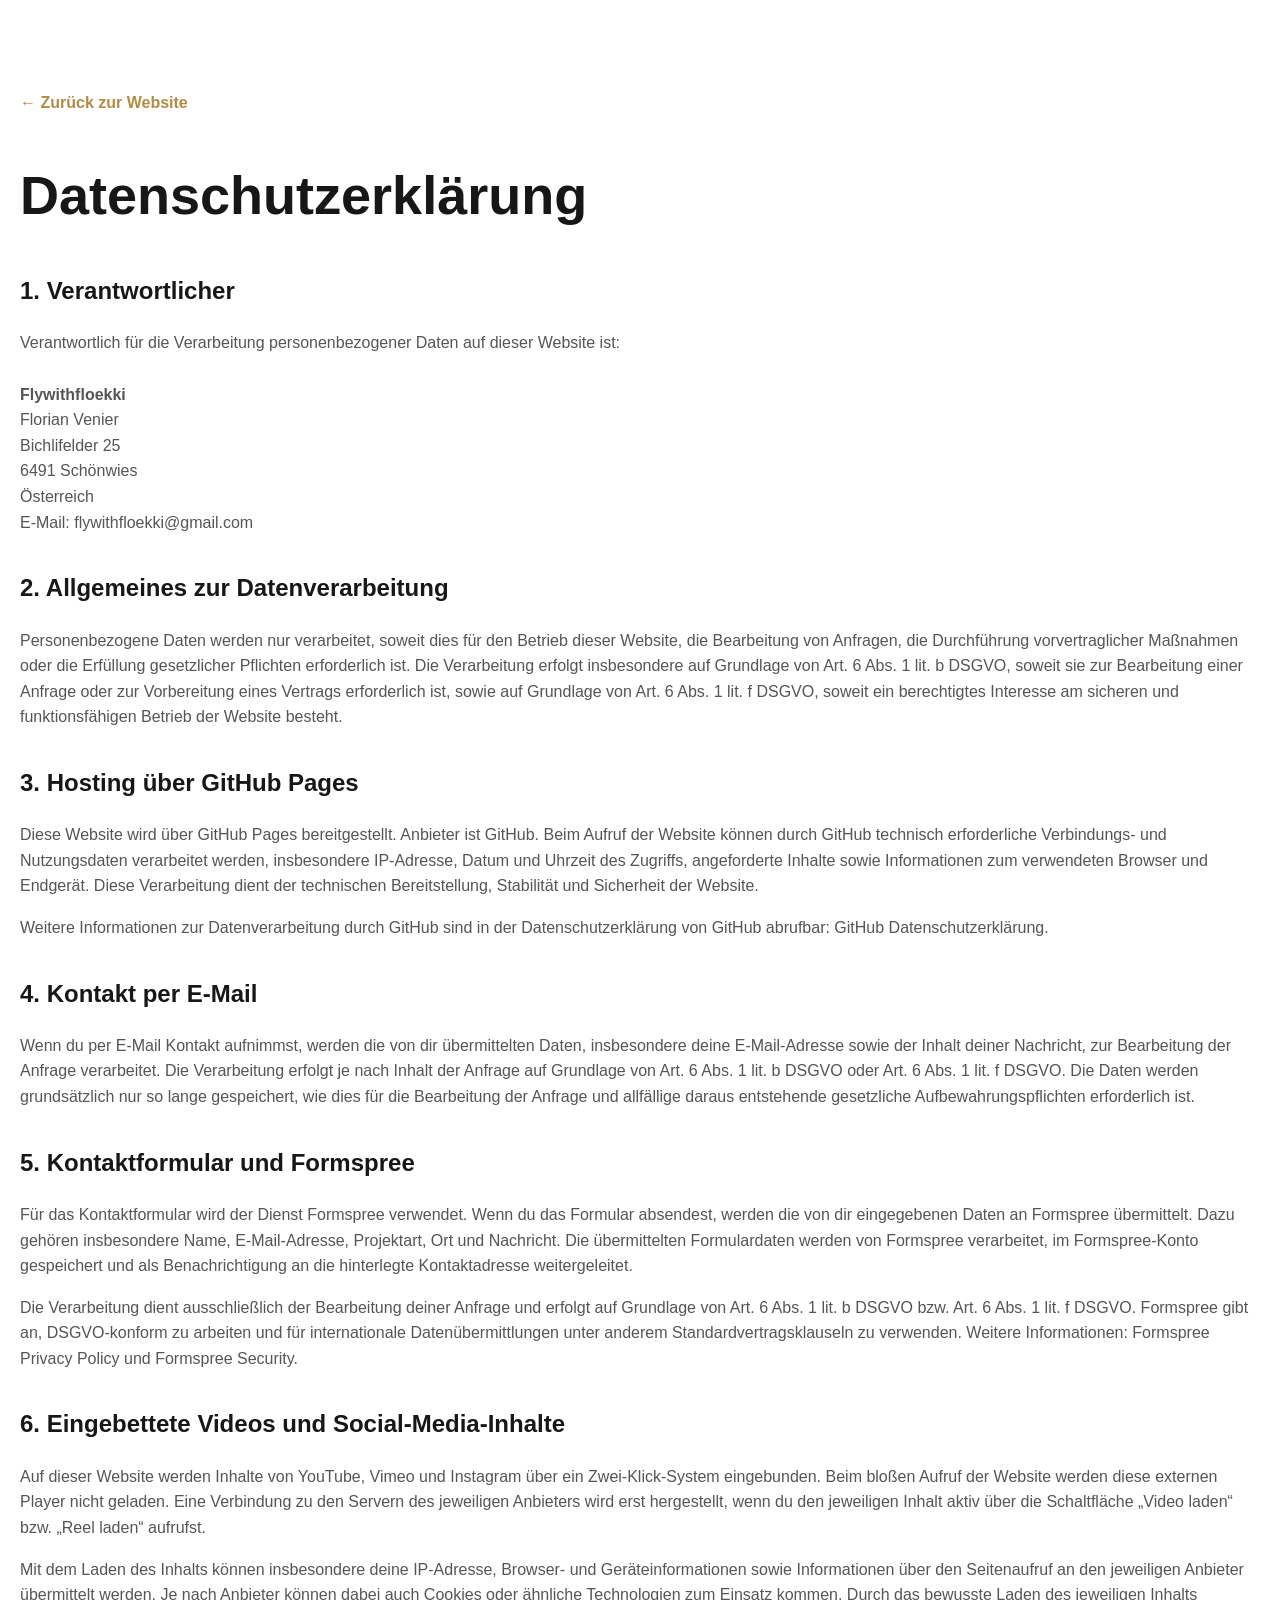
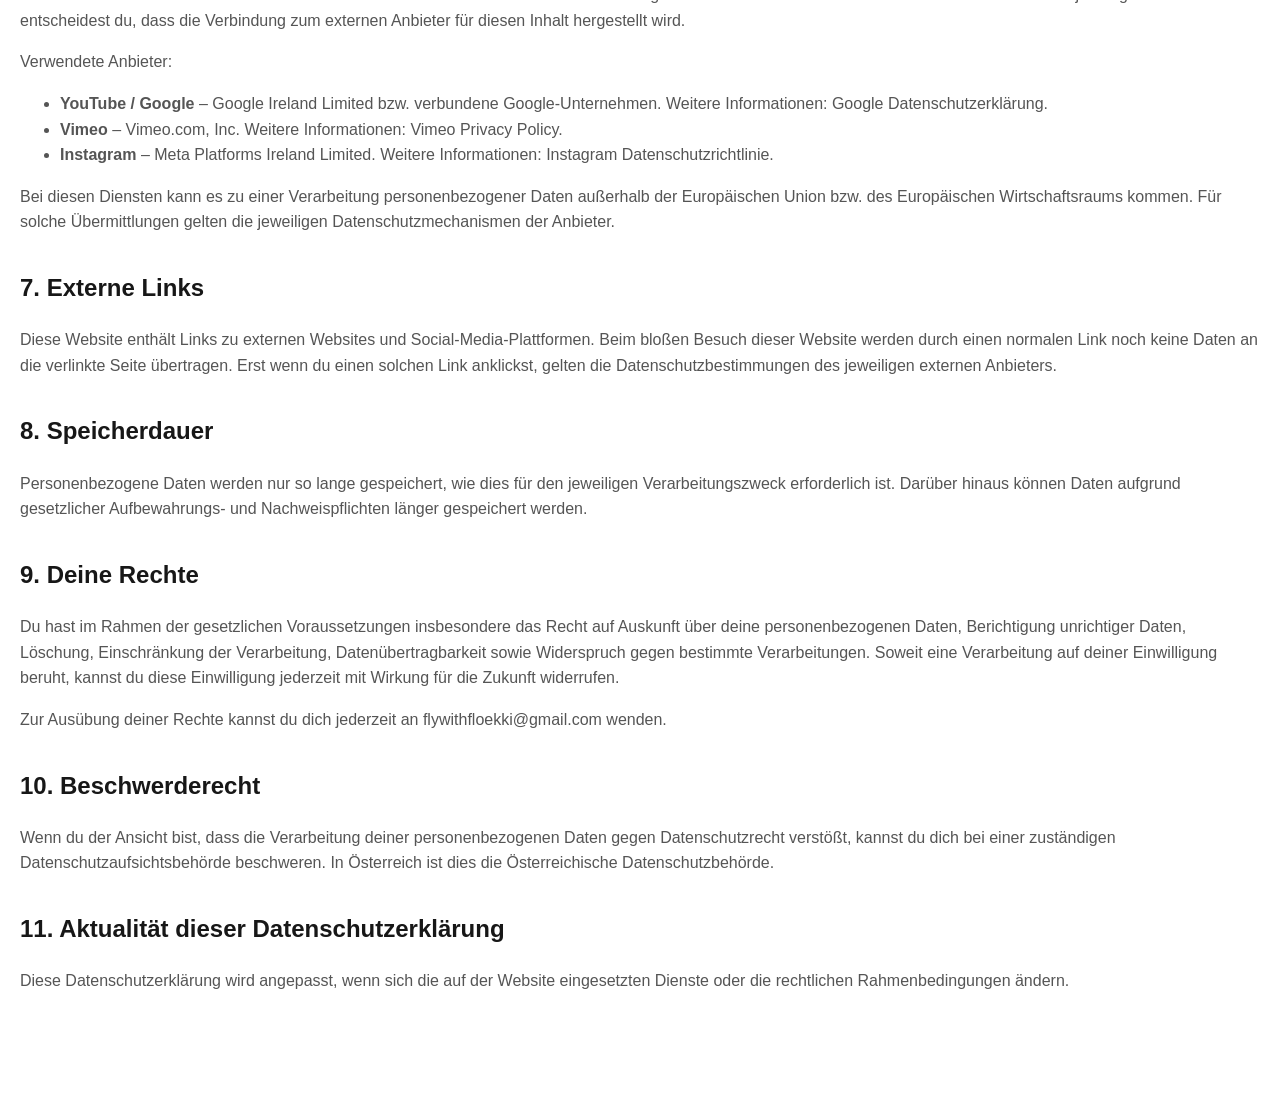
==== commit 919fbf26: "Document two-click loading for external media" ====
--- a/datenschutz.html
+++ b/datenschutz.html
@@ -38,8 +38,9 @@
     <p>Für das Kontaktformular wird der Dienst Formspree verwendet. Wenn du das Formular absendest, werden die von dir eingegebenen Daten an Formspree übermittelt. Dazu gehören insbesondere Name, E-Mail-Adresse, Projektart, Ort und Nachricht. Die übermittelten Formulardaten werden von Formspree verarbeitet, im Formspree-Konto gespeichert und als Benachrichtigung an die hinterlegte Kontaktadresse weitergeleitet.</p>
     <p>Die Verarbeitung dient ausschließlich der Bearbeitung deiner Anfrage und erfolgt auf Grundlage von Art. 6 Abs. 1 lit. b DSGVO bzw. Art. 6 Abs. 1 lit. f DSGVO. Formspree gibt an, DSGVO-konform zu arbeiten und für internationale Datenübermittlungen unter anderem Standardvertragsklauseln zu verwenden. Weitere Informationen: <a href="https://formspree.io/legal/privacy-policy/" target="_blank" rel="noopener">Formspree Privacy Policy</a> und <a href="https://formspree.io/security/" target="_blank" rel="noopener">Formspree Security</a>.</p>
 
-    <h2>6. Eingebettete Videos und Social-Media-Inhalte</h2>
-    <p>Auf dieser Website sind Inhalte externer Plattformen eingebettet. Dazu gehören YouTube, Vimeo und Instagram. Beim Laden solcher eingebetteten Inhalte kann eine Verbindung zu Servern des jeweiligen Anbieters hergestellt werden. Dabei können insbesondere IP-Adresse, Browser- und Geräteinformationen sowie Informationen über den Seitenaufruf an den jeweiligen Anbieter übermittelt werden. Je nach Anbieter können dabei auch Cookies oder ähnliche Technologien zum Einsatz kommen.</p>
+    <h2 id="externe-medien">6. Eingebettete Videos und Social-Media-Inhalte</h2>
+    <p>Auf dieser Website werden Inhalte von YouTube, Vimeo und Instagram über ein Zwei-Klick-System eingebunden. Beim bloßen Aufruf der Website werden diese externen Player nicht geladen. Eine Verbindung zu den Servern des jeweiligen Anbieters wird erst hergestellt, wenn du den jeweiligen Inhalt aktiv über die Schaltfläche „Video laden“ bzw. „Reel laden“ aufrufst.</p>
+    <p>Mit dem Laden des Inhalts können insbesondere deine IP-Adresse, Browser- und Geräteinformationen sowie Informationen über den Seitenaufruf an den jeweiligen Anbieter übermittelt werden. Je nach Anbieter können dabei auch Cookies oder ähnliche Technologien zum Einsatz kommen. Durch das bewusste Laden des jeweiligen Inhalts entscheidest du, dass die Verbindung zum externen Anbieter für diesen Inhalt hergestellt wird.</p>
     <p>Verwendete Anbieter:</p>
     <ul>
       <li><strong>YouTube / Google</strong> – Google Ireland Limited bzw. verbundene Google-Unternehmen. Weitere Informationen: <a href="https://policies.google.com/privacy" target="_blank" rel="noopener">Google Datenschutzerklärung</a>.</li>
--- a/styles.css
+++ b/styles.css
@@ -37,3 +37,17 @@
 .project-count span{margin-top:15px;font-size:13px;line-height:1.35;letter-spacing:.14em;text-transform:uppercase;color:#d8d8d8}
 .project-scope{padding:8px 4px}.project-scope h3{font-size:clamp(28px,3vw,42px);line-height:1.08;letter-spacing:-.035em;margin:0 0 16px}.project-scope p{margin:0;color:var(--muted);font-size:16px;max-width:850px}.scope-tags{display:flex;flex-wrap:wrap;gap:9px;margin-top:23px}.scope-tags span{display:inline-flex;align-items:center;padding:8px 12px;border:1px solid #d9d4c8;border-radius:999px;background:#fbfaf7;font-size:12px;font-weight:700;color:#373737}
 @media (max-width:760px){.project-proof{grid-template-columns:1fr;padding:18px;gap:20px;margin-bottom:58px}.project-count{min-height:180px}.project-count-number{font-size:66px}.project-scope{padding:4px}.scope-tags{gap:7px}.scope-tags span{font-size:11px;padding:7px 10px}}
+
+/* Datenschutzfreundliches Zwei-Klick-System für externe Medien */
+.media-consent{position:absolute;inset:0;display:flex;align-items:center;justify-content:center;padding:28px;background:radial-gradient(circle at 20% 20%,rgba(216,193,139,.12),transparent 34%),linear-gradient(145deg,#151515,#0a0a0a);color:#fff;text-align:center}
+.media-consent-content{max-width:470px;display:flex;flex-direction:column;align-items:center;gap:10px}
+.media-consent-kicker{font-size:11px;letter-spacing:.18em;text-transform:uppercase;font-weight:800;color:var(--gold2)}
+.media-consent strong{font-size:clamp(19px,2.3vw,30px);line-height:1.15;letter-spacing:-.02em}
+.media-consent p{margin:0;color:#c7c7c7;font-size:14px;line-height:1.55}
+.media-load-button{margin-top:8px;border:0;border-radius:999px;padding:12px 18px;background:linear-gradient(135deg,var(--gold2),var(--gold));color:#111;font:inherit;font-size:13px;font-weight:800;cursor:pointer;transition:.2s}
+.media-load-button:hover{transform:translateY(-2px)}
+.media-consent-link{font-size:12px;color:#bcbcbc;text-decoration:underline;text-underline-offset:3px}
+.video-frame.vertical .media-consent{padding:22px 18px}
+.video-frame.vertical .media-consent strong{font-size:20px}
+.video-frame.vertical .media-consent p{font-size:13px}
+@media(max-width:600px){.media-consent{padding:20px}.media-consent strong{font-size:20px}.media-consent p{font-size:12px}.media-load-button{padding:10px 15px;font-size:12px}}
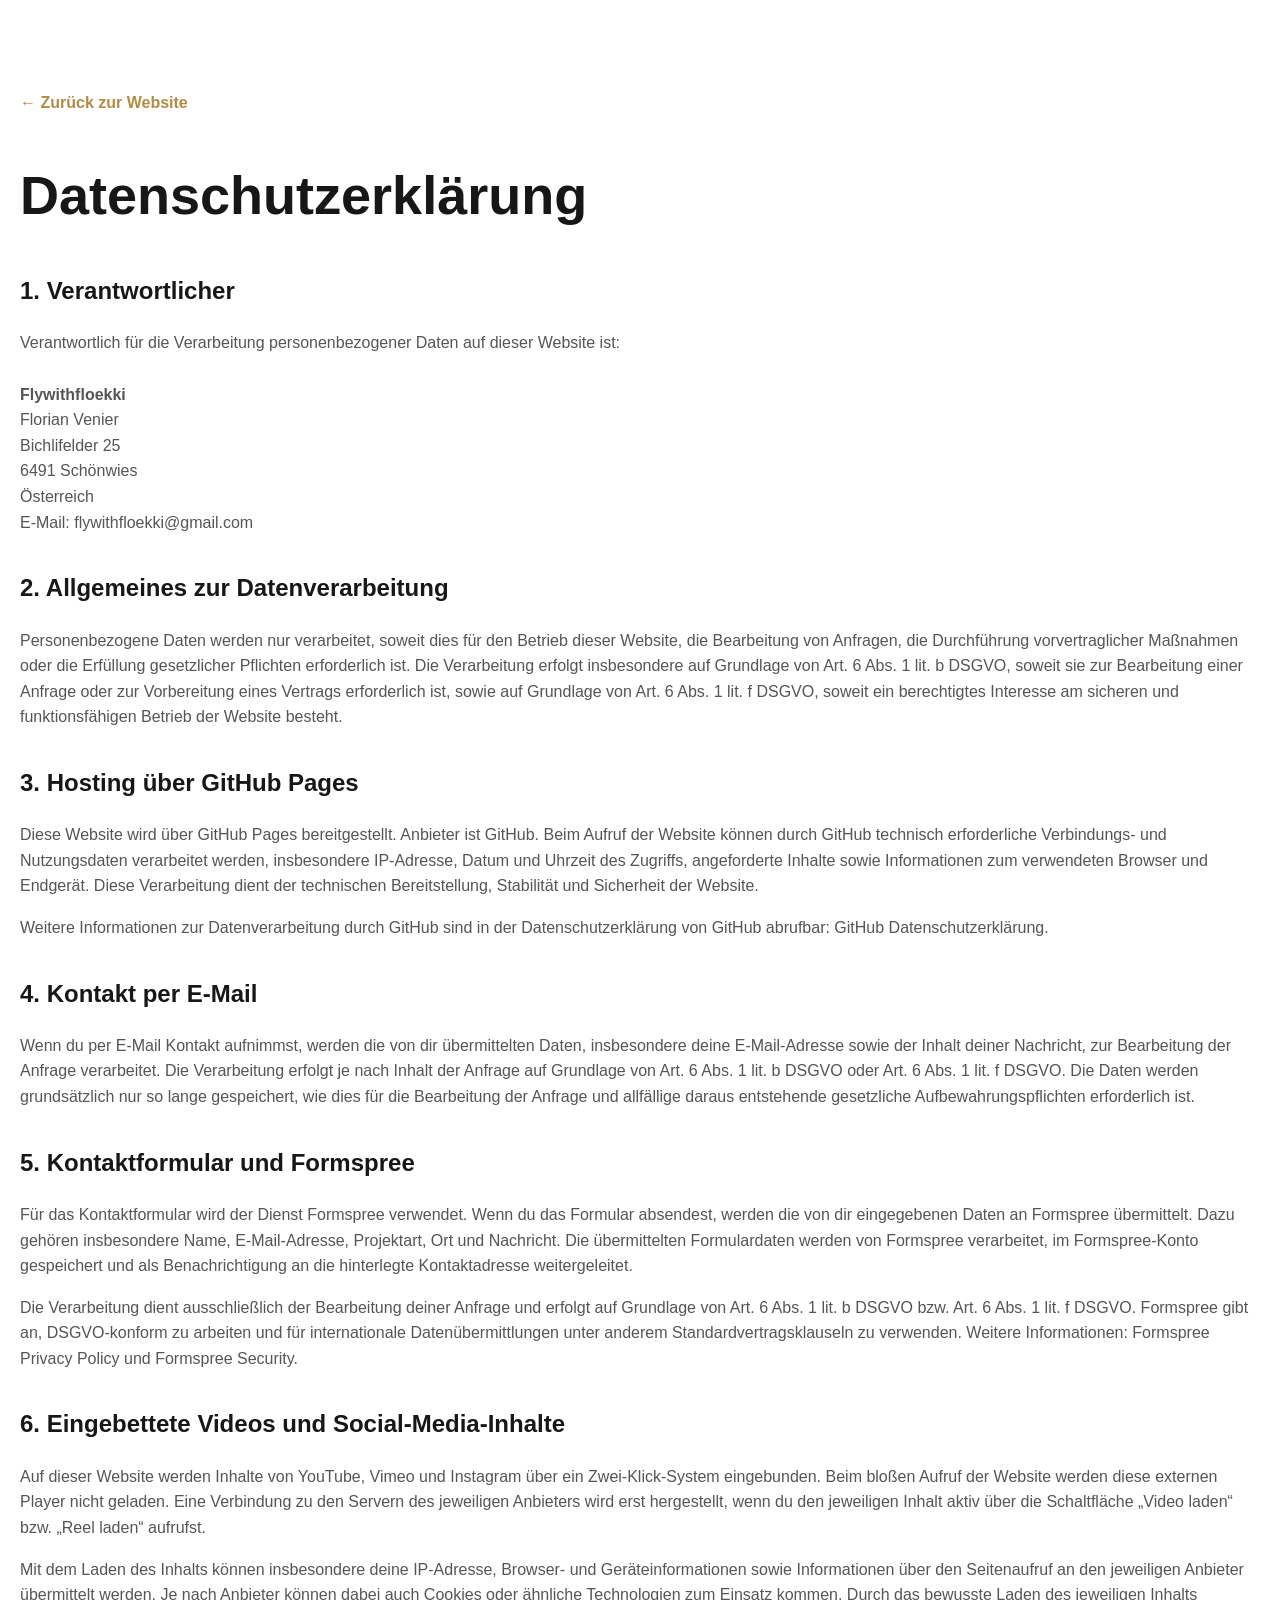
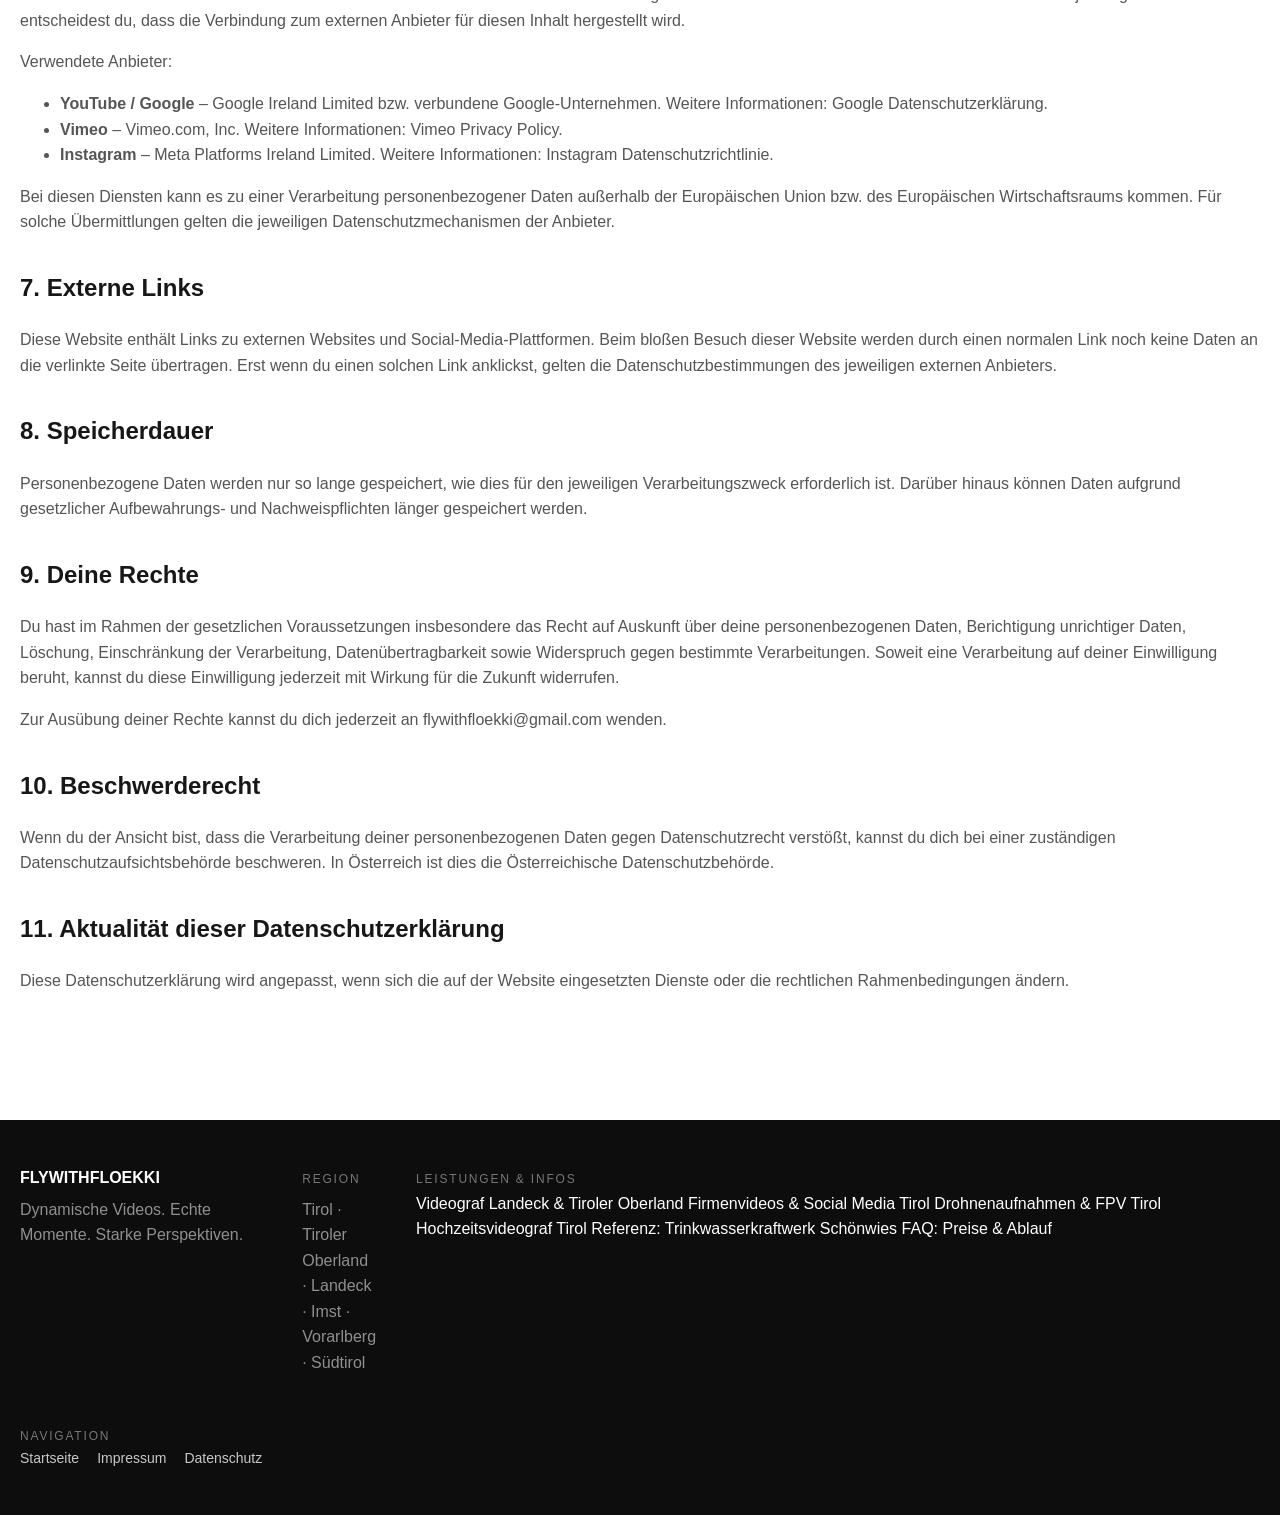
==== commit 2cbf8917: "Improve internal linking footer on datenschutz.html" ====
--- a/datenschutz.html
+++ b/datenschutz.html
@@ -65,5 +65,39 @@
     <h2>11. Aktualität dieser Datenschutzerklärung</h2>
     <p>Diese Datenschutzerklärung wird angepasst, wenn sich die auf der Website eingesetzten Dienste oder die rechtlichen Rahmenbedingungen ändern.</p>
   </main>
+<footer class="footer">
+    <div class="container footer-grid">
+      <div>
+        <strong>FLYWITHFLOEKKI</strong>
+        <p>Dynamische Videos. Echte Momente. Starke Perspektiven.</p>
+      </div>
+
+      <div>
+        <span>Region</span>
+        <p>Tirol · Tiroler Oberland · Landeck · Imst · Vorarlberg · Südtirol</p>
+      </div>
+
+      <nav class="footer-seo" aria-label="Leistungen und Informationen">
+        <span>Leistungen & Infos</span>
+        <div class="footer-seo-links">
+          <a href="/videograf-landeck-tiroler-oberland.html">Videograf Landeck & Tiroler Oberland</a>
+          <a href="/firmenvideo-social-media-tirol.html">Firmenvideos & Social Media Tirol</a>
+          <a href="/drohnenaufnahmen-fpv-tirol.html">Drohnenaufnahmen & FPV Tirol</a>
+          <a href="/hochzeitsvideograf-tirol.html">Hochzeitsvideograf Tirol</a>
+          <a href="/trinkwasserkraftwerk-schoenwies-videoproduktion.html">Referenz: Trinkwasserkraftwerk Schönwies</a>
+          <a href="/faq.html">FAQ: Preise & Ablauf</a>
+        </div>
+      </nav>
+
+      <div>
+        <span>Navigation</span>
+        <div class="footer-links">
+          <a href="/">Startseite</a>
+          <a href="/impressum.html">Impressum</a>
+          <a href="/datenschutz.html">Datenschutz</a>
+        </div>
+      </div>
+    </div>
+  </footer>
 </body>
 </html>
--- a/styles.css
+++ b/styles.css
@@ -1,15 +1,15 @@
 :root{--bg:#fff;--soft:#f6f5f2;--ink:#171717;--muted:#6f6f6f;--line:#dedbd3;--gold:#b38b45;--gold2:#d8c18b;--dark:#111;--radius:22px;--max:1240px}
-*{box-sizing:border-box}html{scroll-behavior:smooth}body{margin:0;font-family:Inter,ui-sans-serif,-apple-system,BlinkMacSystemFont,"Segoe UI",sans-serif;color:var(--ink);background:var(--bg);line-height:1.6}img{max-width:100%}a{color:inherit;text-decoration:none}.container{width:min(calc(100% - 40px),var(--max));margin:auto}.section{padding:110px 0}.soft-bg{background:var(--soft)}
+*{box-sizing:border-box}html{scroll-behavior:smooth}body{margin:0;font-family:Inter,ui-sans-serif,-apple-system,BlinkMacSystemFont,"Segoe UI",sans-serif;color:var(--ink);background:var(--bg);line-height:1.6}img{max-width:100%}a{color:inherit;text-decoration:none}.container{width:min(calc(100% - 40px),var(--max));margin:auto}.section{padding:104px 0}.soft-bg{background:var(--soft)}
 .site-header{height:92px;display:flex;align-items:center;justify-content:space-between;padding:0 34px;background:rgba(255,255,255,.96);backdrop-filter:blur(16px);position:sticky;top:0;z-index:50;border-bottom:1px solid rgba(0,0,0,.05)}.brand{display:flex;align-items:center;width:300px;height:78px;overflow:hidden}.brand img{display:block;width:100%;height:100%;object-fit:contain;object-position:left center}.nav{display:flex;gap:26px;align-items:center;font-size:14px;font-weight:600}.nav a:not(.nav-cta):hover{color:var(--gold)}.nav-cta{padding:11px 18px;border:1px solid var(--ink);border-radius:999px}.nav-toggle{display:none;background:none;border:0;font-size:26px}
 .hero{height:calc(100vh - 92px);min-height:650px;position:relative;display:flex;align-items:center;overflow:hidden;background:#111;color:#fff}.hero-media{position:absolute;inset:0;width:100%;height:100%;background:url('assets/hero-placeholder.svg') center/cover no-repeat}.hero-overlay{position:absolute;inset:0;background:linear-gradient(90deg,rgba(0,0,0,.84) 0%,rgba(0,0,0,.55) 52%,rgba(0,0,0,.18) 100%)}.hero-content{position:relative;z-index:2;padding-top:30px}.eyebrow,.section-label{font-size:12px;letter-spacing:.2em;text-transform:uppercase;font-weight:700;color:var(--gold)}.hero h1{font-size:clamp(50px,7vw,102px);line-height:.96;letter-spacing:-.045em;margin:20px 0 28px;max-width:1000px}.hero h1 span{color:#ead9b4}.hero-copy{max-width:680px;font-size:20px;color:#e9e9e9}.hero-actions{display:flex;gap:12px;margin-top:34px}.button{display:inline-flex;align-items:center;justify-content:center;padding:14px 22px;border-radius:999px;font-weight:700;font-size:14px;border:1px solid transparent;cursor:pointer;transition:.2s}.button-gold{background:linear-gradient(135deg,var(--gold2),var(--gold));color:#111}.button-gold:hover{transform:translateY(-2px)}.button-ghost{border-color:rgba(255,255,255,.6);color:white}.button-dark{background:#171717;color:#fff}.scroll-hint{position:absolute;right:35px;bottom:25px;z-index:2;border:1px solid rgba(255,255,255,.4);border-radius:50%;width:44px;height:44px;display:grid;place-items:center}
 .intro-grid{display:grid;grid-template-columns:1.15fr .85fr;gap:80px;align-items:start}.intro h2,.section-heading h2,.about h2,.contact h2,.testimonials-head h2,.soft-bg> .container > h2{font-size:clamp(38px,4vw,62px);line-height:1.08;letter-spacing:-.035em;margin:18px 0}.intro h2 em{font-family:Georgia,serif;font-weight:400;color:var(--gold);font-style:italic}.intro p,.about p,.contact p{font-size:18px;color:#4d4d4d}.section-heading{margin-bottom:46px}.section-heading.split{display:flex;justify-content:space-between;gap:60px;align-items:end}.muted{color:var(--muted);max-width:480px}
 .cards{display:grid;grid-template-columns:repeat(3,1fr);gap:16px}.card{background:white;border:1px solid #e7e3da;padding:34px;border-radius:var(--radius);min-height:280px;display:flex;flex-direction:column}.card.featured{grid-column:span 2;background:linear-gradient(145deg,#fff,#f3eee2)}.card.dark-card{background:#171717;color:white}.card-number{font-size:12px;color:var(--gold);letter-spacing:.15em}.card h3{font-size:28px;margin:auto 0 10px}.card p{color:#666;margin:0}.dark-card p{color:#c9c9c9}
-.portfolio-section{overflow:hidden}.portfolio-grid{display:grid;grid-template-columns:repeat(2,1fr);gap:18px}.portfolio-card{border-radius:var(--radius);overflow:hidden;background:#111;color:white;box-shadow:0 12px 38px rgba(0,0,0,.08)}.portfolio-card.featured-video{grid-column:1/-1}.video-frame{position:relative;aspect-ratio:16/9;background:#0f0f0f}.video-frame iframe{position:absolute;inset:0;width:100%;height:100%;border:0}.portfolio-meta{display:flex;justify-content:space-between;gap:24px;padding:17px 19px;background:#171717}.portfolio-meta span{color:#a6a6a6;font-size:13px}.portfolio-meta strong{text-align:right}.social-work-head{display:flex;justify-content:space-between;align-items:end;gap:30px;margin:70px 0 24px}.social-work-head h3{font-size:clamp(30px,3vw,44px);letter-spacing:-.03em;margin:10px 0 0}.text-link{font-size:14px;font-weight:700;border-bottom:1px solid var(--gold);padding-bottom:3px}.reel-grid{display:grid;grid-template-columns:repeat(3,minmax(0,360px));gap:18px;justify-content:center}.reel-card{width:100%}.video-frame.vertical{aspect-ratio:9/16;background:#fafafa}.video-frame.vertical iframe{background:#fff}
-.reference-row{display:grid;grid-template-columns:repeat(4,1fr);gap:1px;background:#d8d4ca;border:1px solid #d8d4ca;margin:38px 0 100px}.reference-row div{background:#fff;padding:34px 22px;display:grid;place-items:center;text-align:center;font-weight:800;font-size:19px;min-height:120px}.reference-row small{font-weight:500;color:#777}.testimonials-head{display:flex;align-items:end;justify-content:space-between;gap:40px}.testimonials{display:grid;grid-template-columns:repeat(2,1fr);gap:18px;margin-top:38px}.testimonial-card{margin:0;background:#fff;padding:34px 36px;border-radius:var(--radius);font-size:17px;border:1px solid #e6e2d8;min-height:220px;line-height:1.75;position:relative}.testimonial-card:before{content:'“';position:absolute;right:24px;top:2px;font-family:Georgia,serif;font-size:88px;line-height:1;color:#ece6d8}.testimonial-card p{position:relative;z-index:1;margin:0 0 16px}.testimonial-card p:last-of-type{margin-bottom:0}.testimonial-card footer{margin-top:28px;color:#8a8a8a;font-size:13px;font-weight:700}.testimonial-wide{grid-column:1/-1;border-left:4px solid var(--gold);font-size:19px;padding:42px 46px}.compact-quote{max-width:none}
-.about{display:grid;grid-template-columns:1.1fr .9fr;gap:80px}.equipment-panel{background:#171717;color:#fff;padding:38px;border-radius:var(--radius)}.equipment-title{font-size:12px;text-transform:uppercase;letter-spacing:.2em;color:var(--gold2)}.equipment-panel ul{list-style:none;padding:0;margin:26px 0 0}.equipment-panel li{display:flex;justify-content:space-between;gap:20px;border-top:1px solid #333;padding:18px 0}.equipment-panel li span{color:#999}.price-cta{background:#111;color:white;padding:90px 0}.price-grid{display:grid;grid-template-columns:1fr 1fr;gap:80px;align-items:end}.price-grid h2{font-size:clamp(42px,5vw,72px);line-height:1.02;margin:14px 0}.price-grid h2 span{color:#dcc58e}.price-grid p{color:#cfcfcf;font-size:18px}.section-label.light{color:#d9c392}.price-grid .button{margin-top:14px}
+.portfolio-section{overflow:hidden}.portfolio-grid{display:grid;grid-template-columns:repeat(2,1fr);gap:18px}.portfolio-card{border-radius:var(--radius);overflow:hidden;background:#111;color:white;box-shadow:0 12px 38px rgba(0,0,0,.08)}.portfolio-card.featured-video{grid-column:1/-1}.video-frame{position:relative;aspect-ratio:16/9;background:#0f0f0f}.video-frame iframe{position:absolute;inset:0;width:100%;height:100%;border:0}.portfolio-meta{display:flex;justify-content:space-between;gap:24px;padding:17px 19px;background:#171717}.portfolio-meta span{color:#a6a6a6;font-size:13px}.portfolio-meta strong{text-align:right}.social-work-head{display:flex;justify-content:space-between;align-items:end;gap:30px;margin:66px 0 24px}.social-work-head h3{font-size:clamp(30px,3vw,44px);letter-spacing:-.03em;margin:10px 0 0}.text-link{font-size:14px;font-weight:700;border-bottom:1px solid var(--gold);padding-bottom:3px}.reel-grid{display:grid;grid-template-columns:repeat(3,minmax(0,360px));gap:18px;justify-content:center}.reel-card{width:100%}.video-frame.vertical{aspect-ratio:9/16;background:#fafafa}.video-frame.vertical iframe{background:#fff}
+.reference-row{display:grid;grid-template-columns:repeat(4,1fr);gap:1px;background:#d8d4ca;border:1px solid #d8d4ca;margin:32px 0 62px}.reference-row div{background:#fff;padding:34px 22px;display:grid;place-items:center;text-align:center;font-weight:800;font-size:19px;min-height:120px}.reference-row small{font-weight:500;color:#777}.testimonials-head{display:flex;align-items:end;justify-content:space-between;gap:40px}.testimonials{display:grid;grid-template-columns:repeat(2,1fr);gap:18px;margin-top:38px}.testimonial-card{margin:0;background:#fff;padding:34px 36px;border-radius:var(--radius);font-size:17px;border:1px solid #e6e2d8;min-height:220px;line-height:1.75;position:relative}.testimonial-card:before{content:'“';position:absolute;right:24px;top:2px;font-family:Georgia,serif;font-size:88px;line-height:1;color:#ece6d8}.testimonial-card p{position:relative;z-index:1;margin:0 0 16px}.testimonial-card p:last-of-type{margin-bottom:0}.testimonial-card footer{margin-top:28px;color:#8a8a8a;font-size:13px;font-weight:700}.testimonial-wide{grid-column:1/-1;border-left:4px solid var(--gold);font-size:19px;padding:42px 46px}.compact-quote{max-width:none}
+.about{display:grid;grid-template-columns:1.1fr .9fr;gap:80px}.equipment-panel{background:#171717;color:#fff;padding:38px;border-radius:var(--radius)}.equipment-title{font-size:12px;text-transform:uppercase;letter-spacing:.2em;color:var(--gold2)}.equipment-panel ul{list-style:none;padding:0;margin:26px 0 0}.equipment-panel li{display:flex;justify-content:space-between;gap:20px;border-top:1px solid #333;padding:18px 0}.equipment-panel li span{color:#999}.price-cta{background:#111;color:white;padding:88px 0}.price-grid{display:grid;grid-template-columns:1fr 1fr;gap:80px;align-items:end}.price-grid h2{font-size:clamp(42px,5vw,72px);line-height:1.02;margin:14px 0}.price-grid h2 span{color:#dcc58e}.price-grid p{color:#cfcfcf;font-size:18px}.section-label.light{color:#d9c392}.price-grid .button{margin-top:14px}
 .contact{display:grid;grid-template-columns:.9fr 1.1fr;gap:90px}.contact-details{display:grid;grid-template-columns:100px 1fr;gap:10px 20px;margin-top:40px}.contact-details span{color:#999}.contact-form{display:grid;grid-template-columns:1fr 1fr;gap:18px}.contact-form label{display:flex;flex-direction:column;gap:8px;font-size:13px;font-weight:700}.contact-form label:nth-child(4){grid-column:1/-1}.contact-form input,.contact-form select,.contact-form textarea{font:inherit;border:1px solid #dad6cc;border-radius:14px;padding:14px 15px;background:#fbfaf8}.contact-form button{justify-self:start}.form-note{grid-column:1/-1;color:#8b8b8b;font-size:13px!important;margin-top:0}.footer{background:#0d0d0d;color:white;padding:45px 0}.footer-grid{display:grid;grid-template-columns:1.5fr 1fr auto;gap:40px;align-items:start}.footer p{color:#8f8f8f;margin:6px 0}.footer span{color:#777;font-size:12px;text-transform:uppercase;letter-spacing:.15em}.footer-links{display:flex;gap:18px;font-size:14px;color:#c7c7c7}
 .legal{padding:70px 0 110px}.legal h1{font-size:54px;margin-bottom:14px}.legal .notice{background:#fff3d8;border:1px solid #e5c982;border-radius:14px;padding:16px 18px;margin:20px 0 35px}.legal h2{margin-top:34px}.legal p,.legal li{color:#555}.backlink{display:inline-block;margin-top:20px;color:var(--gold);font-weight:700}
-@media(max-width:900px){.site-header{height:76px;padding:0 20px}.brand{width:235px;height:62px}.nav-toggle{display:block}.nav{position:absolute;top:76px;left:0;right:0;background:#fff;display:none;flex-direction:column;align-items:stretch;padding:20px;border-bottom:1px solid #eee}.nav.open{display:flex}.hero{height:calc(100vh - 76px)}.hero-overlay{background:rgba(0,0,0,.62)}.hero-copy{font-size:17px}.section{padding:78px 0}.intro-grid,.about,.contact,.price-grid{grid-template-columns:1fr;gap:42px}.cards{grid-template-columns:1fr 1fr}.card.featured{grid-column:span 2}.section-heading.split,.testimonials-head,.social-work-head{align-items:start;flex-direction:column}.reference-row{grid-template-columns:1fr 1fr}.testimonials{grid-template-columns:1fr}.testimonial-wide{grid-column:auto}.portfolio-grid{grid-template-columns:1fr}.portfolio-card.featured-video{grid-column:auto}.reel-grid{grid-template-columns:repeat(2,minmax(0,1fr))}.footer-grid{grid-template-columns:1fr}.contact-form{grid-template-columns:1fr}.contact-form label:nth-child(4){grid-column:auto}}
+@media(max-width:900px){.site-header{height:76px;padding:0 20px}.brand{width:235px;height:62px}.nav-toggle{display:block}.nav{position:absolute;top:76px;left:0;right:0;background:#fff;display:none;flex-direction:column;align-items:stretch;padding:20px;border-bottom:1px solid #eee}.nav.open{display:flex}.hero{height:calc(100vh - 76px)}.hero-overlay{background:rgba(0,0,0,.62)}.hero-copy{font-size:17px}.section{padding:74px 0}.intro-grid,.about,.contact,.price-grid{grid-template-columns:1fr;gap:42px}.cards{grid-template-columns:1fr 1fr}.card.featured{grid-column:span 2}.section-heading.split,.testimonials-head,.social-work-head{align-items:start;flex-direction:column}.reference-row{grid-template-columns:1fr 1fr}.testimonials{grid-template-columns:1fr}.testimonial-wide{grid-column:auto}.portfolio-grid{grid-template-columns:1fr}.portfolio-card.featured-video{grid-column:auto}.reel-grid{grid-template-columns:repeat(2,minmax(0,1fr))}.footer-grid{grid-template-columns:1fr}.contact-form{grid-template-columns:1fr}.contact-form label:nth-child(4){grid-column:auto}}
 @media(max-width:600px){.container{width:min(calc(100% - 28px),var(--max))}.brand{width:210px}.hero h1{font-size:49px}.hero-actions{flex-direction:column;align-items:flex-start}.cards{grid-template-columns:1fr}.card.featured{grid-column:auto}.reference-row{grid-template-columns:1fr;margin-bottom:70px}.contact-details{grid-template-columns:1fr}.portfolio-meta{flex-direction:column;gap:3px}.portfolio-meta strong{text-align:left}.reel-grid{grid-template-columns:1fr}.testimonial-card,.testimonial-wide{padding:28px 26px;font-size:16px}.social-work-head{margin-top:55px}}
 
 /* About Florian */
@@ -24,13 +24,13 @@
 .about-copy p{font-size:17px;line-height:1.82;margin:0 0 20px;color:#505050}
 .profile-facts{display:flex;flex-wrap:wrap;gap:10px;margin-top:30px}
 .profile-facts span{display:inline-flex;align-items:center;padding:9px 14px;border:1px solid #ded8ca;border-radius:999px;background:#fff;font-size:12px;font-weight:800;letter-spacing:.06em;text-transform:uppercase;color:#50493d}
-.about-equipment{margin-top:74px;display:grid;grid-template-columns:.75fr 1.25fr;gap:60px;align-items:start}
+.about-equipment{margin-top:68px;display:grid;grid-template-columns:.75fr 1.25fr;gap:60px;align-items:start}
 .equipment-heading p{color:#bcbcbc;font-size:16px;max-width:420px;margin:16px 0 0}
 .about-equipment ul{margin-top:0}
 @media(max-width:900px){.about-profile{grid-template-columns:1fr;gap:42px}.profile-photo-wrap{position:relative;top:auto;max-width:600px}.profile-photo{aspect-ratio:4/4.8}.about-equipment{grid-template-columns:1fr;gap:28px;margin-top:50px}}
 @media(max-width:600px){.profile-photo{border-radius:20px}.profile-photo-wrap:after{display:none}.about-copy h2{font-size:44px}.about-copy .about-lead{font-size:19px}.about-copy p{font-size:16px}.profile-facts{gap:8px}.profile-facts span{font-size:11px;padding:8px 11px}.about-equipment{padding:28px}}
 
-.project-proof{display:grid;grid-template-columns:260px 1fr;gap:34px;margin:34px 0 78px;padding:32px;border:1px solid var(--line);border-radius:var(--radius);background:#fff;box-shadow:0 16px 44px rgba(0,0,0,.045)}
+.project-proof{display:grid;grid-template-columns:260px 1fr;gap:34px;margin:34px 0 72px;padding:32px;border:1px solid var(--line);border-radius:var(--radius);background:#fff;box-shadow:0 16px 44px rgba(0,0,0,.045)}
 .project-count{min-height:220px;border-radius:18px;background:#171717;color:#fff;display:flex;flex-direction:column;justify-content:center;align-items:center;text-align:center;padding:24px;position:relative;overflow:hidden}
 .project-count:after{content:"";position:absolute;width:170px;height:170px;border:1px solid rgba(216,193,139,.35);border-radius:50%;right:-70px;top:-70px}
 .project-count-number{font-size:78px;line-height:.9;letter-spacing:-.06em;background:linear-gradient(135deg,#f2e4c2,var(--gold));-webkit-background-clip:text;background-clip:text;color:transparent}
@@ -51,3 +51,106 @@
 .video-frame.vertical .media-consent strong{font-size:20px}
 .video-frame.vertical .media-consent p{font-size:13px}
 @media(max-width:600px){.media-consent{padding:20px}.media-consent strong{font-size:20px}.media-consent p{font-size:12px}.media-load-button{padding:10px 15px;font-size:12px}}
+
+
+/* Homepage visual refinement */
+#leistungen{
+  background:
+    radial-gradient(circle at 85% 5%,rgba(179,139,69,.12),transparent 28%),
+    linear-gradient(180deg,#f6f4ef 0%,#eeebe4 100%);
+}
+#leistungen .section-heading{max-width:980px}
+#leistungen .cards{gap:18px}
+#leistungen .card{
+  background:linear-gradient(145deg,#191919,#101010);
+  color:#fff;
+  border:1px solid #292929;
+  box-shadow:0 18px 42px rgba(0,0,0,.09);
+  position:relative;
+  overflow:hidden;
+  transition:transform .22s ease,box-shadow .22s ease,border-color .22s ease;
+}
+#leistungen .card:before{
+  content:"";
+  position:absolute;
+  width:150px;
+  height:150px;
+  border:1px solid rgba(216,193,139,.16);
+  border-radius:50%;
+  right:-78px;
+  top:-78px;
+}
+#leistungen .card:hover{
+  transform:translateY(-4px);
+  box-shadow:0 24px 54px rgba(0,0,0,.14);
+  border-color:rgba(179,139,69,.5);
+}
+#leistungen .card.featured{
+  background:
+    radial-gradient(circle at 85% 15%,rgba(216,193,139,.12),transparent 35%),
+    linear-gradient(145deg,#202020,#111);
+  border-color:rgba(179,139,69,.45);
+}
+#leistungen .card.dark-card{
+  grid-column:1/-1;
+  min-height:220px;
+  background:linear-gradient(110deg,#0d0d0d 0%,#1b1b1b 68%,#282116 100%);
+  border-color:rgba(179,139,69,.35);
+}
+#leistungen .card-number{color:var(--gold2)}
+#leistungen .card h3{color:#fff}
+#leistungen .card p{color:#c8c8c8}
+#leistungen .card strong{color:#fff}
+#leistungen .text-link{color:#ead9b4;border-color:var(--gold)}
+#leistungen .service-partner{margin-top:14px;font-size:13px;color:#aaa}
+
+#referenzen{
+  background:
+    radial-gradient(circle at 8% 0%,rgba(179,139,69,.10),transparent 25%),
+    linear-gradient(180deg,#f7f5f0 0%,#f1eee8 100%);
+}
+#referenzen > .container > h2{margin-bottom:10px}
+.reference-intro{max-width:760px;color:#686868;font-size:17px;margin:0 0 32px}
+.reference-row{
+  grid-template-columns:repeat(3,1fr);
+  gap:14px;
+  background:transparent;
+  border:0;
+  margin:0 0 72px;
+}
+.reference-row div{
+  background:#171717;
+  color:#fff;
+  border:1px solid #292929;
+  border-radius:18px;
+  padding:30px 24px;
+  min-height:126px;
+  box-shadow:0 12px 28px rgba(0,0,0,.06);
+}
+.reference-row div.major-client{
+  background:
+    radial-gradient(circle at 90% 10%,rgba(216,193,139,.18),transparent 34%),
+    linear-gradient(145deg,#201d17,#111);
+  border-color:rgba(179,139,69,.55);
+  color:#f4e7c9;
+}
+.reference-row small{color:#a8a8a8}
+#referenzen .project-proof{
+  margin-top:0;
+  background:rgba(255,255,255,.92);
+}
+#referenzen .testimonials-head{
+  border-top:1px solid rgba(23,23,23,.10);
+  padding-top:70px;
+}
+
+@media(max-width:900px){
+  #leistungen .card.dark-card{grid-column:span 2}
+  .reference-row{grid-template-columns:repeat(2,1fr)}
+}
+@media(max-width:600px){
+  #leistungen .card.dark-card{grid-column:auto}
+  .reference-row{grid-template-columns:1fr;gap:10px}
+  .reference-row div{min-height:105px}
+  .reference-intro{font-size:16px}
+}
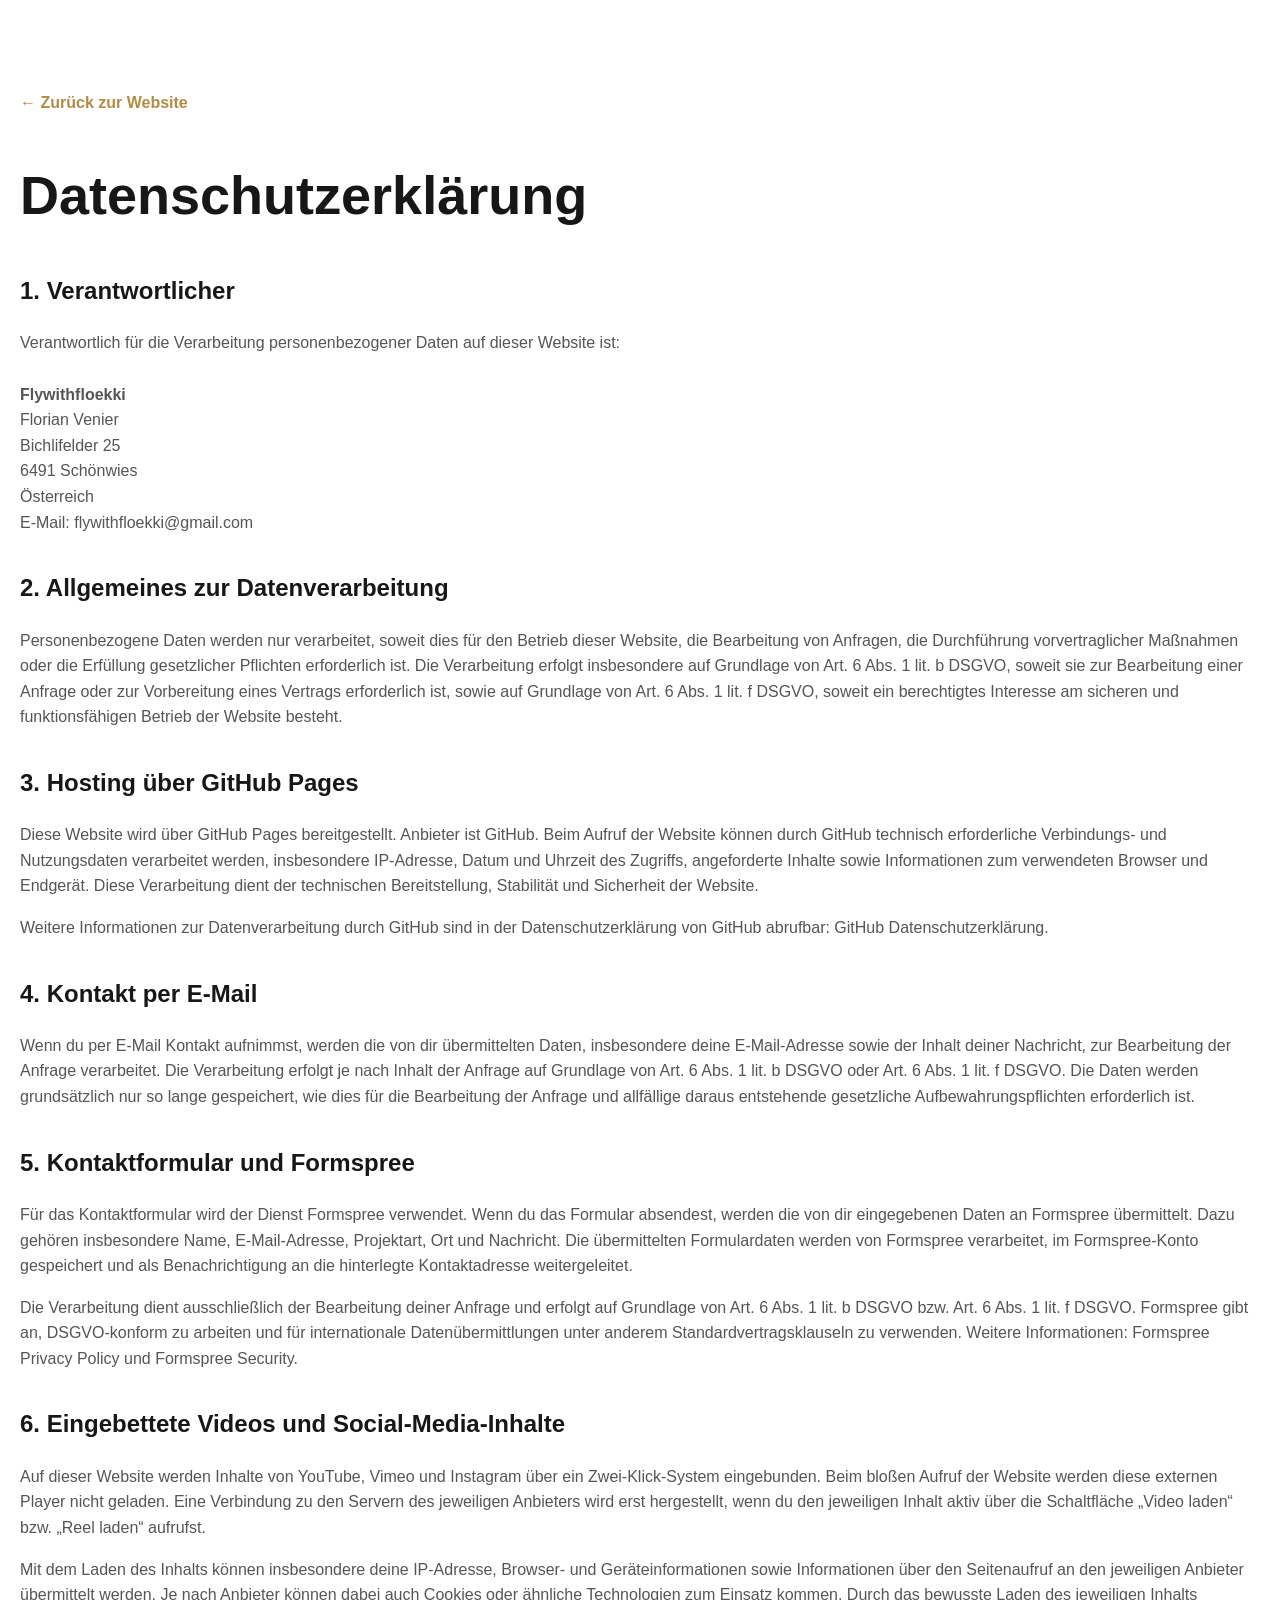
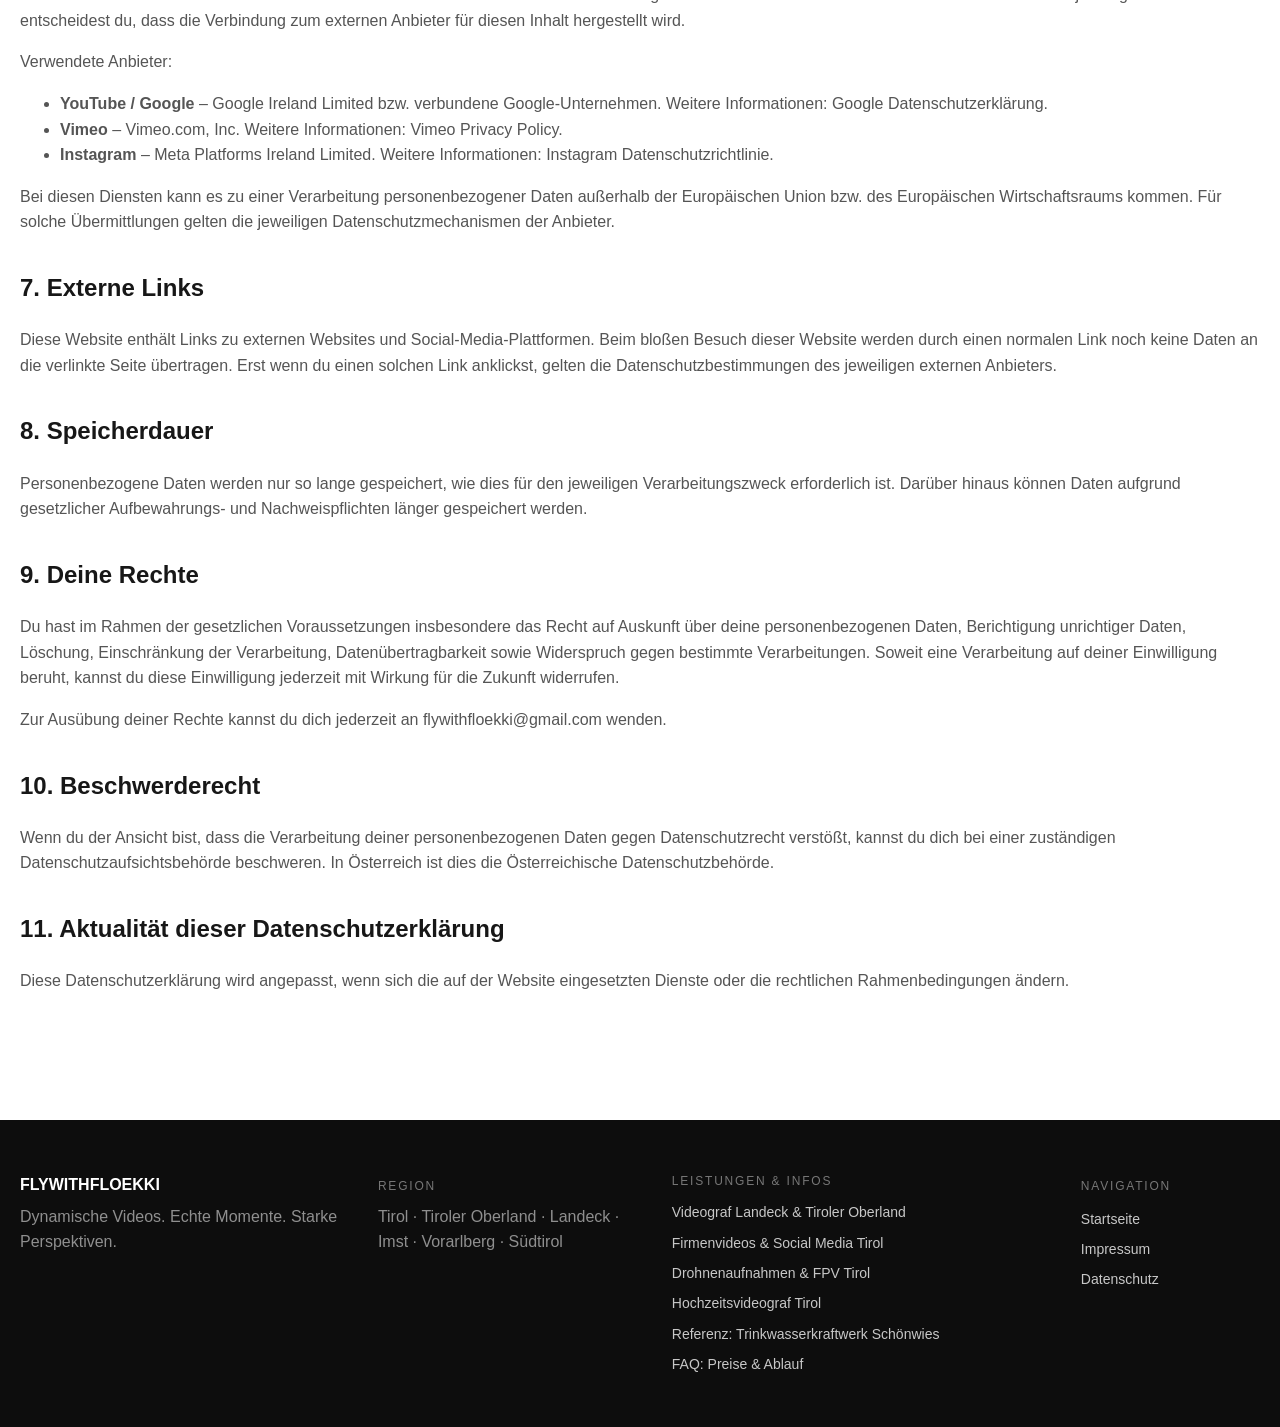
==== commit c803e839: "Add favicon declaration to datenschutz.html" ====
--- a/datenschutz.html
+++ b/datenschutz.html
@@ -3,6 +3,7 @@
 <head>
   <meta charset="utf-8">
   <meta name="viewport" content="width=device-width,initial-scale=1">
+  <link rel="icon" type="image/png" href="/assets/logo.png">
   <meta name="description" content="Datenschutzerklärung von Flywithfloekki mit Informationen zu Hosting, Kontaktformular und eingebetteten Medien.">
   <title>Datenschutz | Flywithfloekki</title>
   <link rel="canonical" href="https://flywithfloekki.at/datenschutz.html">
--- a/styles.css
+++ b/styles.css
@@ -7,7 +7,15 @@
 .portfolio-section{overflow:hidden}.portfolio-grid{display:grid;grid-template-columns:repeat(2,1fr);gap:18px}.portfolio-card{border-radius:var(--radius);overflow:hidden;background:#111;color:white;box-shadow:0 12px 38px rgba(0,0,0,.08)}.portfolio-card.featured-video{grid-column:1/-1}.video-frame{position:relative;aspect-ratio:16/9;background:#0f0f0f}.video-frame iframe{position:absolute;inset:0;width:100%;height:100%;border:0}.portfolio-meta{display:flex;justify-content:space-between;gap:24px;padding:17px 19px;background:#171717}.portfolio-meta span{color:#a6a6a6;font-size:13px}.portfolio-meta strong{text-align:right}.social-work-head{display:flex;justify-content:space-between;align-items:end;gap:30px;margin:66px 0 24px}.social-work-head h3{font-size:clamp(30px,3vw,44px);letter-spacing:-.03em;margin:10px 0 0}.text-link{font-size:14px;font-weight:700;border-bottom:1px solid var(--gold);padding-bottom:3px}.reel-grid{display:grid;grid-template-columns:repeat(3,minmax(0,360px));gap:18px;justify-content:center}.reel-card{width:100%}.video-frame.vertical{aspect-ratio:9/16;background:#fafafa}.video-frame.vertical iframe{background:#fff}
 .reference-row{display:grid;grid-template-columns:repeat(4,1fr);gap:1px;background:#d8d4ca;border:1px solid #d8d4ca;margin:32px 0 62px}.reference-row div{background:#fff;padding:34px 22px;display:grid;place-items:center;text-align:center;font-weight:800;font-size:19px;min-height:120px}.reference-row small{font-weight:500;color:#777}.testimonials-head{display:flex;align-items:end;justify-content:space-between;gap:40px}.testimonials{display:grid;grid-template-columns:repeat(2,1fr);gap:18px;margin-top:38px}.testimonial-card{margin:0;background:#fff;padding:34px 36px;border-radius:var(--radius);font-size:17px;border:1px solid #e6e2d8;min-height:220px;line-height:1.75;position:relative}.testimonial-card:before{content:'“';position:absolute;right:24px;top:2px;font-family:Georgia,serif;font-size:88px;line-height:1;color:#ece6d8}.testimonial-card p{position:relative;z-index:1;margin:0 0 16px}.testimonial-card p:last-of-type{margin-bottom:0}.testimonial-card footer{margin-top:28px;color:#8a8a8a;font-size:13px;font-weight:700}.testimonial-wide{grid-column:1/-1;border-left:4px solid var(--gold);font-size:19px;padding:42px 46px}.compact-quote{max-width:none}
 .about{display:grid;grid-template-columns:1.1fr .9fr;gap:80px}.equipment-panel{background:#171717;color:#fff;padding:38px;border-radius:var(--radius)}.equipment-title{font-size:12px;text-transform:uppercase;letter-spacing:.2em;color:var(--gold2)}.equipment-panel ul{list-style:none;padding:0;margin:26px 0 0}.equipment-panel li{display:flex;justify-content:space-between;gap:20px;border-top:1px solid #333;padding:18px 0}.equipment-panel li span{color:#999}.price-cta{background:#111;color:white;padding:88px 0}.price-grid{display:grid;grid-template-columns:1fr 1fr;gap:80px;align-items:end}.price-grid h2{font-size:clamp(42px,5vw,72px);line-height:1.02;margin:14px 0}.price-grid h2 span{color:#dcc58e}.price-grid p{color:#cfcfcf;font-size:18px}.section-label.light{color:#d9c392}.price-grid .button{margin-top:14px}
-.contact{display:grid;grid-template-columns:.9fr 1.1fr;gap:90px}.contact-details{display:grid;grid-template-columns:100px 1fr;gap:10px 20px;margin-top:40px}.contact-details span{color:#999}.contact-form{display:grid;grid-template-columns:1fr 1fr;gap:18px}.contact-form label{display:flex;flex-direction:column;gap:8px;font-size:13px;font-weight:700}.contact-form label:nth-child(4){grid-column:1/-1}.contact-form input,.contact-form select,.contact-form textarea{font:inherit;border:1px solid #dad6cc;border-radius:14px;padding:14px 15px;background:#fbfaf8}.contact-form button{justify-self:start}.form-note{grid-column:1/-1;color:#8b8b8b;font-size:13px!important;margin-top:0}.footer{background:#0d0d0d;color:white;padding:45px 0}.footer-grid{display:grid;grid-template-columns:1.5fr 1fr auto;gap:40px;align-items:start}.footer p{color:#8f8f8f;margin:6px 0}.footer span{color:#777;font-size:12px;text-transform:uppercase;letter-spacing:.15em}.footer-links{display:flex;gap:18px;font-size:14px;color:#c7c7c7}
+.contact{display:grid;grid-template-columns:.9fr 1.1fr;gap:90px}.contact-details{display:grid;grid-template-columns:100px 1fr;gap:10px 20px;margin-top:40px}.contact-details span{color:#999}.contact-form{display:grid;grid-template-columns:1fr 1fr;gap:18px}.contact-form label{display:flex;flex-direction:column;gap:8px;font-size:13px;font-weight:700}.contact-form label:nth-child(4){grid-column:1/-1}.contact-form input,.contact-form select,.contact-form textarea{font:inherit;border:1px solid #dad6cc;border-radius:14px;padding:14px 15px;background:#fbfaf8}.contact-form button{justify-self:start}.form-note{grid-column:1/-1;color:#8b8b8b;font-size:13px!important;margin-top:0}.footer{background:#0d0d0d;color:white;padding:52px 0}
+.footer-grid{display:grid;grid-template-columns:1.25fr 1fr 1.45fr .7fr;gap:38px;align-items:start}
+.footer p{color:#8f8f8f;margin:6px 0}
+.footer span{color:#777;font-size:12px;text-transform:uppercase;letter-spacing:.15em}
+.footer-seo{display:flex;flex-direction:column}
+.footer-seo-links{display:grid;gap:8px;margin-top:10px;font-size:14px}
+.footer-links{display:grid;gap:8px;margin-top:10px;font-size:14px}
+.footer-seo-links a,.footer-links a{color:#c7c7c7;transition:color .2s ease}
+.footer-seo-links a:hover,.footer-links a:hover{color:#fff}
 .legal{padding:70px 0 110px}.legal h1{font-size:54px;margin-bottom:14px}.legal .notice{background:#fff3d8;border:1px solid #e5c982;border-radius:14px;padding:16px 18px;margin:20px 0 35px}.legal h2{margin-top:34px}.legal p,.legal li{color:#555}.backlink{display:inline-block;margin-top:20px;color:var(--gold);font-weight:700}
 @media(max-width:900px){.site-header{height:76px;padding:0 20px}.brand{width:235px;height:62px}.nav-toggle{display:block}.nav{position:absolute;top:76px;left:0;right:0;background:#fff;display:none;flex-direction:column;align-items:stretch;padding:20px;border-bottom:1px solid #eee}.nav.open{display:flex}.hero{height:calc(100vh - 76px)}.hero-overlay{background:rgba(0,0,0,.62)}.hero-copy{font-size:17px}.section{padding:74px 0}.intro-grid,.about,.contact,.price-grid{grid-template-columns:1fr;gap:42px}.cards{grid-template-columns:1fr 1fr}.card.featured{grid-column:span 2}.section-heading.split,.testimonials-head,.social-work-head{align-items:start;flex-direction:column}.reference-row{grid-template-columns:1fr 1fr}.testimonials{grid-template-columns:1fr}.testimonial-wide{grid-column:auto}.portfolio-grid{grid-template-columns:1fr}.portfolio-card.featured-video{grid-column:auto}.reel-grid{grid-template-columns:repeat(2,minmax(0,1fr))}.footer-grid{grid-template-columns:1fr}.contact-form{grid-template-columns:1fr}.contact-form label:nth-child(4){grid-column:auto}}
 @media(max-width:600px){.container{width:min(calc(100% - 28px),var(--max))}.brand{width:210px}.hero h1{font-size:49px}.hero-actions{flex-direction:column;align-items:flex-start}.cards{grid-template-columns:1fr}.card.featured{grid-column:auto}.reference-row{grid-template-columns:1fr;margin-bottom:70px}.contact-details{grid-template-columns:1fr}.portfolio-meta{flex-direction:column;gap:3px}.portfolio-meta strong{text-align:left}.reel-grid{grid-template-columns:1fr}.testimonial-card,.testimonial-wide{padding:28px 26px;font-size:16px}.social-work-head{margin-top:55px}}
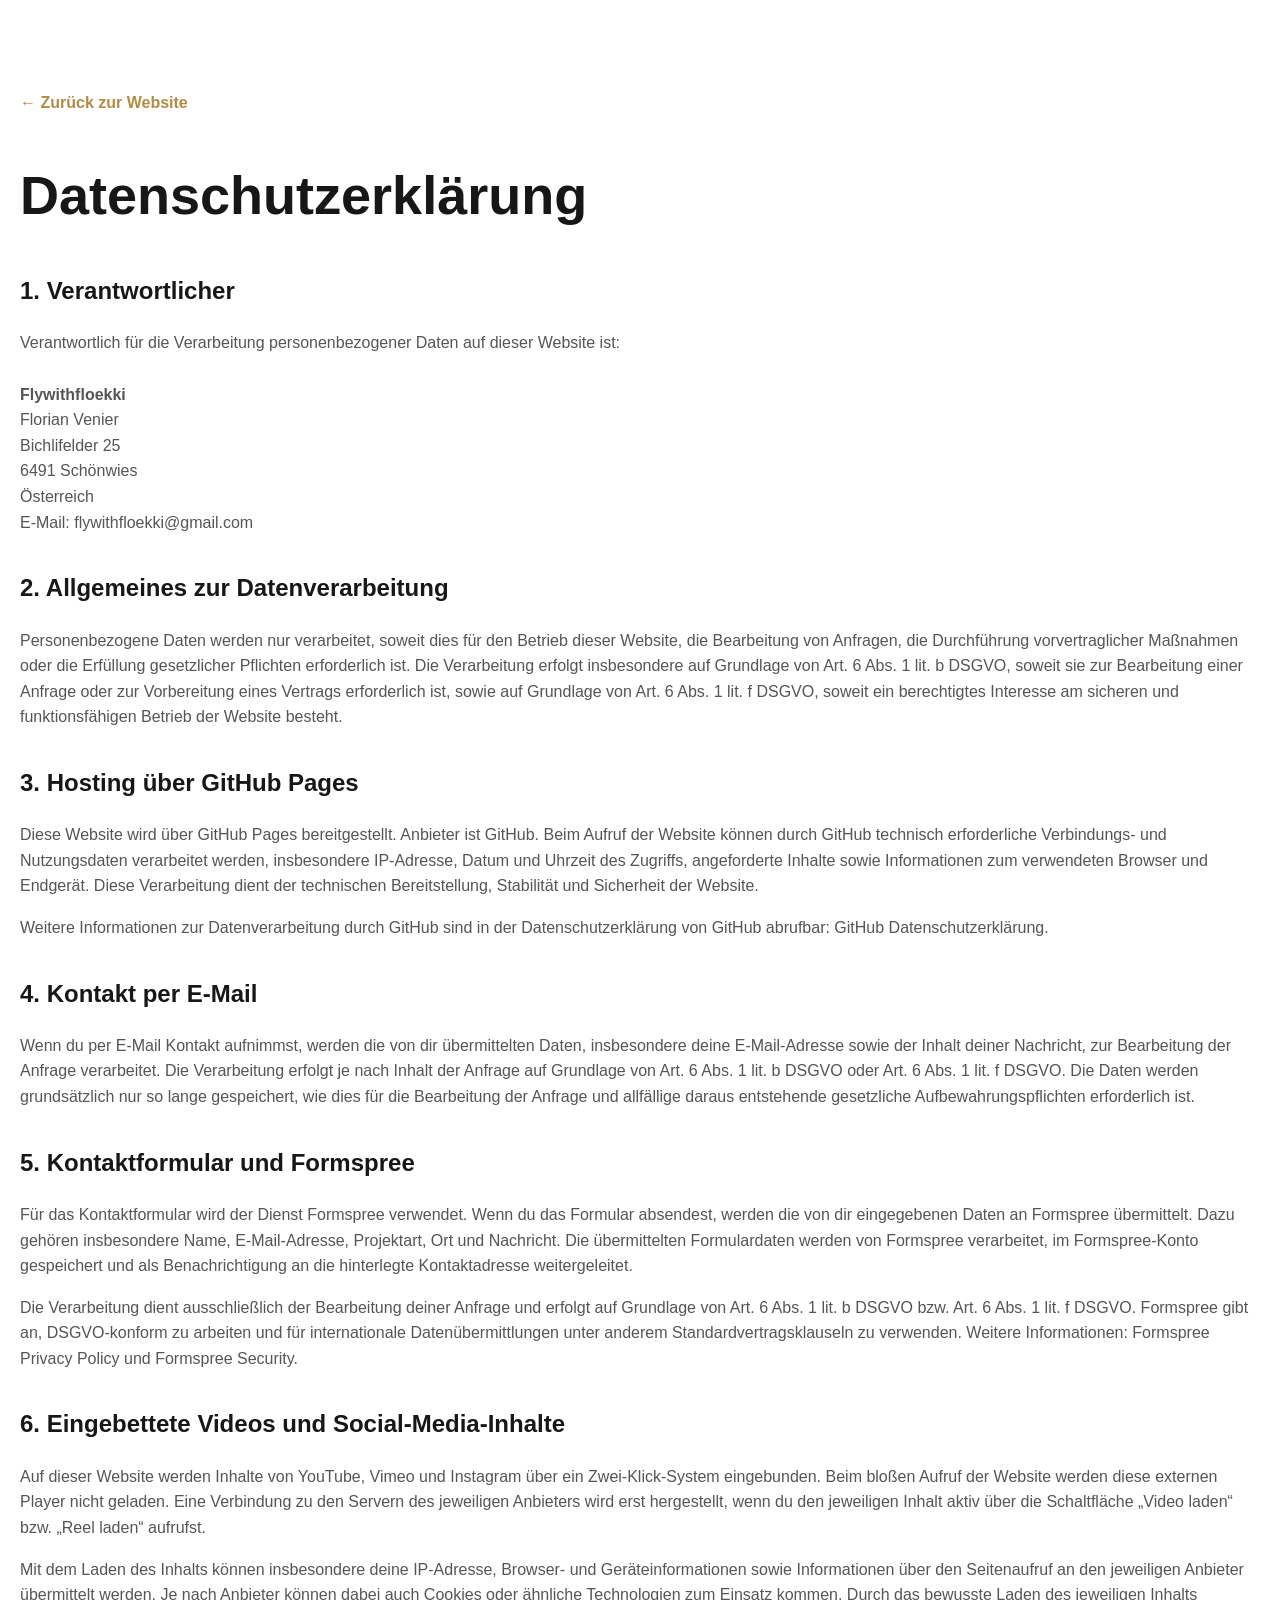
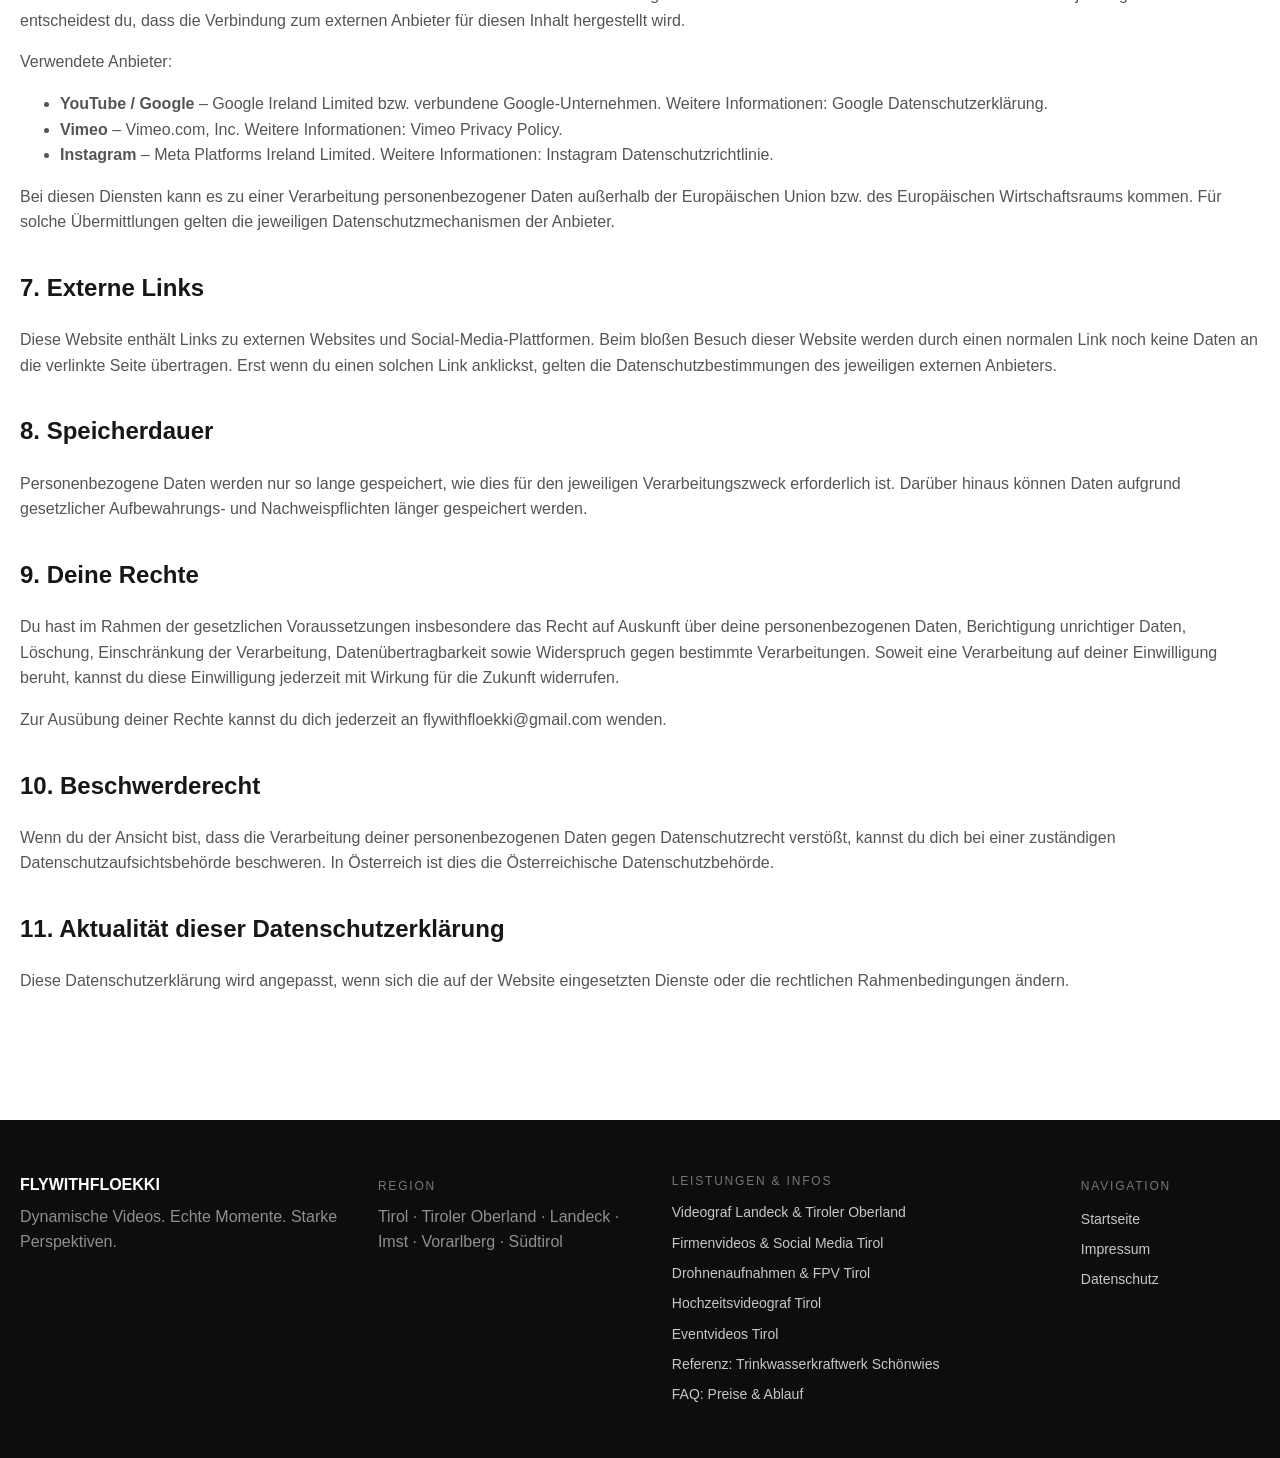
==== commit 0df0580e: "Leistungsnavigation und Eventvideo: datenschutz.html" ====
--- a/datenschutz.html
+++ b/datenschutz.html
@@ -7,7 +7,7 @@
   <meta name="description" content="Datenschutzerklärung von Flywithfloekki mit Informationen zu Hosting, Kontaktformular und eingebetteten Medien.">
   <title>Datenschutz | Flywithfloekki</title>
   <link rel="canonical" href="https://flywithfloekki.at/datenschutz.html">
-  <link rel="stylesheet" href="styles.css">
+  <link rel="stylesheet" href="styles.css?v=20261118-leistungen">
 </head>
 <body>
   <main class="legal container">
@@ -85,6 +85,7 @@
           <a href="/firmenvideo-social-media-tirol.html">Firmenvideos & Social Media Tirol</a>
           <a href="/drohnenaufnahmen-fpv-tirol.html">Drohnenaufnahmen & FPV Tirol</a>
           <a href="/hochzeitsvideograf-tirol.html">Hochzeitsvideograf Tirol</a>
+          <a href="/eventvideo-tirol.html">Eventvideos Tirol</a>
           <a href="/trinkwasserkraftwerk-schoenwies-videoproduktion.html">Referenz: Trinkwasserkraftwerk Schönwies</a>
           <a href="/faq.html">FAQ: Preise & Ablauf</a>
         </div>
--- a/styles.css
+++ b/styles.css
@@ -162,3 +162,111 @@
   .reference-row div{min-height:105px}
   .reference-intro{font-size:16px}
 }
+
+/* TirolSkills 2026 – hervorgehobene WKO Referenzgalerie */
+#wko-tirolskills{scroll-margin-top:94px}
+.wko-showcase{background:radial-gradient(circle at 95% 0%,rgba(195,155,83,.14),transparent 35%),linear-gradient(150deg,#1a1917,#0e0e0e 65%,#1d1913);color:white;padding:90px 0}
+.wko-intro{display:grid;grid-template-columns:minmax(0,1fr) 300px;align-items:start;gap:55px;margin-bottom:56px}
+.wko-intro h2{font-size:clamp(43px,5.5vw,74px);letter-spacing:-.046em;line-height:1.03;margin:17px 0 22px}
+.wko-intro h2 span{display:block;color:#d8c18b;font-size:.59em;line-height:1.3;letter-spacing:-.025em;margin-top:10px}
+.wko-intro-text p{font-size:18px;line-height:1.75;color:#d2ccc1;max-width:780px;margin:0}
+.wko-intro-text strong{color:#fff}
+.wko-client{display:flex;flex-direction:column;gap:11px;background:#fff;color:#222;border-radius:18px;padding:20px;border:1px solid #ddd2be;transition:transform .2s}
+.wko-client:hover{transform:translateY(-3px)}
+.wko-client-kicker{font-size:10px;letter-spacing:.15em;color:#8b692e;font-weight:800}
+.wko-logo{display:block;background:white;padding:6px 0}
+.wko-logo img{display:block;width:100%;max-width:260px;height:auto}
+.wko-client strong{font-size:14px;line-height:1.45}
+.wko-client-link{color:#8f6b32;font-size:12px;font-weight:800;text-decoration:underline;text-underline-offset:4px}
+.wko-heading-row,.wko-trailer-heading{display:flex;justify-content:space-between;align-items:end;gap:32px;margin:0 0 22px}
+.wko-heading-row h3,.wko-trailer-heading h3{font-size:clamp(27px,3vw,43px);letter-spacing:-.03em;line-height:1.18;margin:8px 0 0}
+.wko-heading-row p,.wko-trailer-heading p{color:#bfb8ad;max-width:400px;font-size:15px;margin:0}
+.wko-eyebrow{font-size:11px;letter-spacing:.19em;font-weight:800;color:#d8c18b}
+.wko-video-grid{display:grid;grid-template-columns:repeat(3,minmax(0,1fr));gap:17px}
+.wko-video-card{min-width:0;border-radius:16px;overflow:hidden;background:#24211e;border:1px solid rgba(216,193,139,.25);box-shadow:0 14px 30px rgba(0,0,0,.13);transition:transform .2s,border-color .2s}
+.wko-video-card:hover{transform:translateY(-3px);border-color:#b38b45}
+.wko-video-card .video-frame{aspect-ratio:16/9}
+.wko-video-card .media-consent{padding:10px;background:radial-gradient(circle at 12% 25%,rgba(216,193,139,.18),transparent 44%),linear-gradient(135deg,#26221c,#080808)}
+.wko-video-card:nth-child(even) .media-consent{background:radial-gradient(circle at 85% 14%,rgba(216,193,139,.18),transparent 44%),linear-gradient(135deg,#161616,#0b0a08)}
+.wko-video-card .media-consent-content{gap:5px;max-width:100%}
+.wko-video-card .media-consent-kicker{font-size:10px;letter-spacing:.1em}
+.wko-video-card .media-consent strong{font-size:clamp(17px,1.7vw,23px);line-height:1.16}
+.wko-video-card .media-consent p{font-size:11px;line-height:1.4;color:#d3cdc2}
+.wko-video-card .media-load-button{font-size:12px;margin-top:5px;padding:9px 14px}
+.wko-video-card .media-consent-link{font-size:10px}
+.wko-video-caption{display:flex;align-items:center;justify-content:space-between;gap:14px;min-height:79px;padding:15px 16px}
+.wko-video-caption span{color:#bca26e;font-size:10px;font-weight:800;letter-spacing:.15em;text-transform:uppercase}
+.wko-video-caption h4{color:white;font-size:16px;margin:4px 0 0;line-height:1.25}
+.wko-video-caption a{font-size:12px;color:#d8c18b;font-weight:700;white-space:nowrap}
+.wko-video-caption a:hover,.wko-more:hover{color:#fff}
+.wko-trailer-heading{border-top:1px solid rgba(216,193,139,.25);padding-top:30px;margin:50px 0 22px}
+.wko-trailer-heading p{margin-top:8px}
+.wko-more{color:#d8c18b;font-weight:700;font-size:13px;border-bottom:1px solid #b38b45}
+.wko-trailer{max-width:820px}
+.wko-trailer .media-consent strong{font-size:clamp(21px,2.6vw,31px)}
+.wko-privacy-note{color:#a6a096;font-size:12px;margin:22px 0 0}
+@media(max-width:1000px){.wko-intro{grid-template-columns:1fr 260px;gap:25px}.wko-video-grid{grid-template-columns:repeat(2,minmax(0,1fr))}.wko-video-card .media-consent strong{font-size:21px}}
+@media(max-width:720px){.wko-showcase{padding:65px 0}.wko-intro{grid-template-columns:1fr;gap:28px}.wko-intro-text p{font-size:16px}.wko-client{max-width:320px}.wko-heading-row,.wko-trailer-heading{align-items:start;flex-direction:column;gap:12px}.wko-heading-row p,.wko-trailer-heading p{max-width:none}.wko-video-grid{grid-template-columns:1fr}.wko-video-card .media-consent strong{font-size:clamp(19px,5vw,27px)}}
+
+/* Startseite: 2026-11-16 – zusammenhängender Videobereich, klarer Textteil */
+html{scroll-padding-top:96px}
+#wko-tirolskills,#portfolio,#intro,#leistungen,#referenzen,#ueber-mich,#kontakt{scroll-margin-top:96px}
+.wko-showcase{padding-bottom:65px}
+#portfolio{background:#f5f3ee;padding-top:72px;padding-bottom:84px;border-top:1px solid rgba(216,193,139,.22)}
+#portfolio .section-heading{margin-bottom:32px}
+#portfolio .section-heading h2{font-size:clamp(36px,4vw,55px);line-height:1.12}
+#portfolio .portfolio-grid{grid-template-columns:repeat(2,minmax(0,1fr));gap:18px}
+#portfolio .portfolio-grid .portfolio-card.featured-video{grid-column:auto}
+#portfolio .portfolio-grid .portfolio-card:last-child{grid-column:1/-1;width:min(100%,610px);justify-self:center}
+#portfolio .portfolio-card{display:flex;flex-direction:column;min-width:0}
+#portfolio .portfolio-meta{min-height:67px;align-items:center}
+#portfolio .portfolio-card > p{margin:0;padding:2px 19px 21px;background:#171717;color:#d8c18b}
+#portfolio .social-work-head{border-top:1px solid #ddd7cd;margin-top:56px;padding-top:39px;margin-bottom:23px}
+#portfolio .reel-grid{grid-template-columns:repeat(3,minmax(0,285px));gap:18px;justify-content:center}
+#portfolio .reel-card .portfolio-meta{align-items:flex-start;flex-direction:column;gap:5px}
+#portfolio .reel-card .portfolio-meta strong{text-align:left}
+#intro{padding-top:92px;padding-bottom:82px}
+#intro .section-label{margin-bottom:8px}
+#leistungen{padding-top:83px}
+@media(max-width:900px){
+  #portfolio .portfolio-grid{grid-template-columns:repeat(2,minmax(0,1fr))}
+  #portfolio .reel-grid{grid-template-columns:repeat(3,minmax(0,1fr))}
+  #portfolio .portfolio-meta{align-items:start;flex-direction:column;gap:6px}
+  #portfolio .portfolio-meta strong{text-align:left}
+}
+@media(max-width:680px){
+  html{scroll-padding-top:78px}
+  #wko-tirolskills,#portfolio,#intro,#leistungen,#referenzen,#ueber-mich,#kontakt{scroll-margin-top:78px}
+  .wko-showcase{padding-bottom:52px}
+  #portfolio{padding-top:54px;padding-bottom:65px}
+  #portfolio .portfolio-grid{grid-template-columns:1fr}
+  #portfolio .portfolio-grid .portfolio-card:last-child{grid-column:auto;width:100%}
+  #portfolio .reel-grid{grid-template-columns:1fr;justify-items:center}
+  #portfolio .reel-grid .reel-card{width:min(100%,330px)}
+  #portfolio .social-work-head{margin-top:43px;padding-top:32px}
+  #intro{padding-top:68px;padding-bottom:61px}
+  #leistungen{padding-top:65px}
+}
+
+/* Direkte Leistungsnavigation und klickbare Leistungskacheln */
+.nav-services{position:relative}
+.nav-services summary{display:flex;align-items:center;gap:8px;list-style:none;cursor:pointer;white-space:nowrap;padding:8px 0}
+.nav-services summary::-webkit-details-marker{display:none}
+.nav-caret{display:inline-block;width:7px;height:7px;border-right:1.5px solid currentColor;border-bottom:1.5px solid currentColor;transform:rotate(45deg);margin-top:-3px}
+.nav-services[open] .nav-caret{transform:rotate(225deg);margin-top:3px}
+.nav-service-links{position:absolute;top:100%;left:0;min-width:275px;background:#171717;color:#fff;border:1px solid #b38b45;border-radius:14px;box-shadow:0 14px 38px rgba(0,0,0,.18);padding:8px;z-index:60}
+.nav-service-links a{display:block;padding:11px 13px;line-height:1.45;border-radius:8px}
+.nav-service-links a+a{border-top:1px solid rgba(216,193,139,.13)}
+.nav .nav-service-links a:hover,.nav-service-links a[aria-current="page"]{background:#2b261d;color:#ead9b4}
+.nav-services summary:focus-visible,.nav-service-links a:focus-visible,#leistungen .service-link-card a:focus-visible{outline:2px solid var(--gold);outline-offset:4px}
+#leistungen .service-link-card{min-height:280px;cursor:pointer}
+#leistungen .service-link-card h3{margin:22px 0 10px}
+#leistungen .service-link-card p+.service-primary-link,#leistungen .service-link-card p:has(.service-primary-link){margin-top:18px}
+#leistungen .service-primary-link::after{content:"";position:absolute;inset:0;z-index:1}
+#leistungen .service-link-card:focus-within{border-color:var(--gold);box-shadow:0 0 0 2px var(--gold)}
+#leistungen .service-partner a{position:relative;z-index:2}
+@media(max-width:900px){
+  .nav.open{max-height:calc(100vh - 76px);max-height:calc(100dvh - 76px);overflow-y:auto;gap:12px}
+  .nav-service-links{position:static;min-width:0;margin:4px 0 0;box-shadow:none}
+  .nav-services summary{justify-content:space-between}
+}
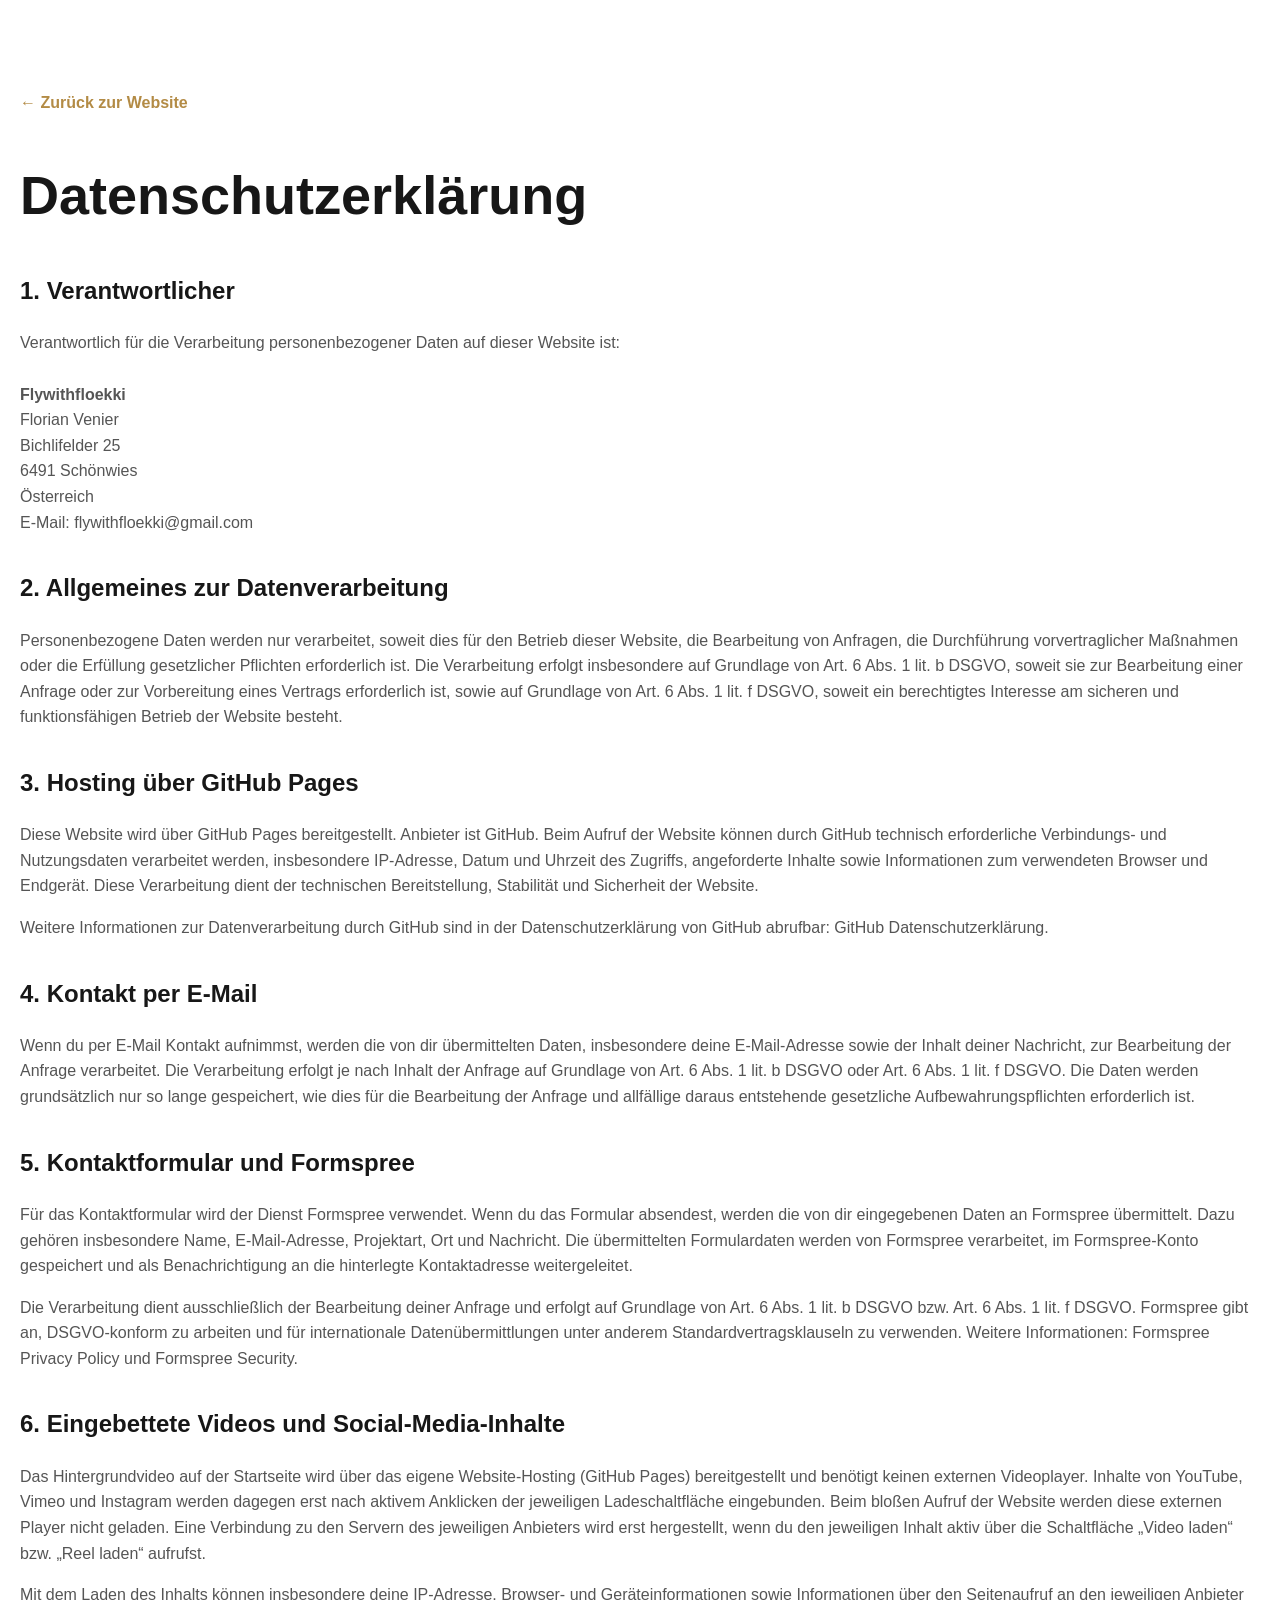
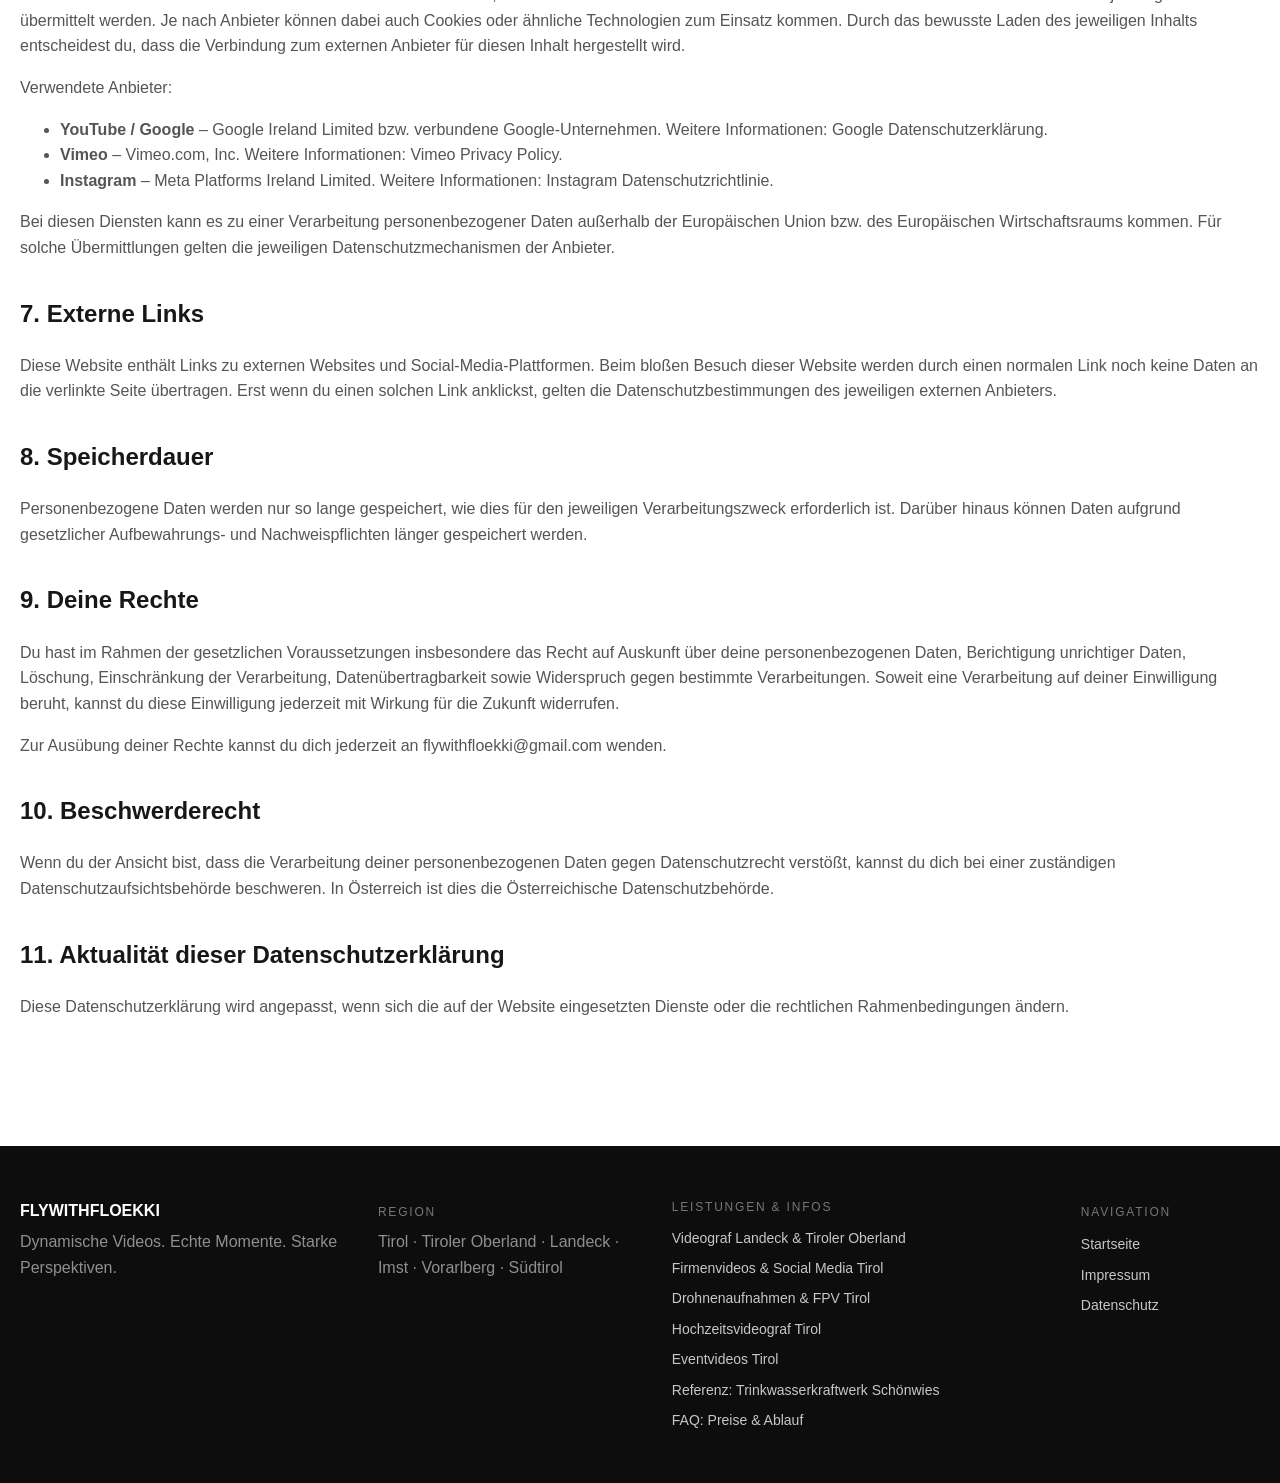
==== commit 8398b086: "Audit site copy, distinguish clients from projects, clarify Tirol-wide service area" ====
--- a/datenschutz.html
+++ b/datenschutz.html
@@ -40,7 +40,7 @@
     <p>Die Verarbeitung dient ausschließlich der Bearbeitung deiner Anfrage und erfolgt auf Grundlage von Art. 6 Abs. 1 lit. b DSGVO bzw. Art. 6 Abs. 1 lit. f DSGVO. Formspree gibt an, DSGVO-konform zu arbeiten und für internationale Datenübermittlungen unter anderem Standardvertragsklauseln zu verwenden. Weitere Informationen: <a href="https://formspree.io/legal/privacy-policy/" target="_blank" rel="noopener">Formspree Privacy Policy</a> und <a href="https://formspree.io/security/" target="_blank" rel="noopener">Formspree Security</a>.</p>
 
     <h2 id="externe-medien">6. Eingebettete Videos und Social-Media-Inhalte</h2>
-    <p>Auf dieser Website werden Inhalte von YouTube, Vimeo und Instagram über ein Zwei-Klick-System eingebunden. Beim bloßen Aufruf der Website werden diese externen Player nicht geladen. Eine Verbindung zu den Servern des jeweiligen Anbieters wird erst hergestellt, wenn du den jeweiligen Inhalt aktiv über die Schaltfläche „Video laden“ bzw. „Reel laden“ aufrufst.</p>
+    <p>Das Hintergrundvideo auf der Startseite wird über das eigene Website-Hosting (GitHub Pages) bereitgestellt und benötigt keinen externen Videoplayer. Inhalte von YouTube, Vimeo und Instagram werden dagegen erst nach aktivem Anklicken der jeweiligen Ladeschaltfläche eingebunden. Beim bloßen Aufruf der Website werden diese externen Player nicht geladen. Eine Verbindung zu den Servern des jeweiligen Anbieters wird erst hergestellt, wenn du den jeweiligen Inhalt aktiv über die Schaltfläche „Video laden“ bzw. „Reel laden“ aufrufst.</p>
     <p>Mit dem Laden des Inhalts können insbesondere deine IP-Adresse, Browser- und Geräteinformationen sowie Informationen über den Seitenaufruf an den jeweiligen Anbieter übermittelt werden. Je nach Anbieter können dabei auch Cookies oder ähnliche Technologien zum Einsatz kommen. Durch das bewusste Laden des jeweiligen Inhalts entscheidest du, dass die Verbindung zum externen Anbieter für diesen Inhalt hergestellt wird.</p>
     <p>Verwendete Anbieter:</p>
     <ul>
--- a/styles.css
+++ b/styles.css
@@ -270,3 +270,11 @@
   .nav-service-links{position:static;min-width:0;margin:4px 0 0;box-shadow:none}
   .nav-services summary{justify-content:space-between}
 }
+
+/* Kurze, lesbare Projekttexte direkt unter den vorhandenen Videos */
+.wko-video-card{display:flex;flex-direction:column}
+.wko-project-description{margin:0;padding:0 16px 18px;color:#d2ccc1;font-size:13px;line-height:1.55}
+.wko-project-description strong{color:#d8c18b;font-size:11px;font-weight:700}
+.portfolio-card .project-video-description,#portfolio .portfolio-card > p.project-video-description{margin:0;padding:2px 19px 20px;background:#171717;color:#dad7d1;font-size:14px;line-height:1.65}
+.project-video-description .text-link{display:inline-block;margin-top:7px;color:#ead9b4}
+#portfolio article[id],#event-beispiele article[id],#hochzeitsfilm-video{scroll-margin-top:100px}
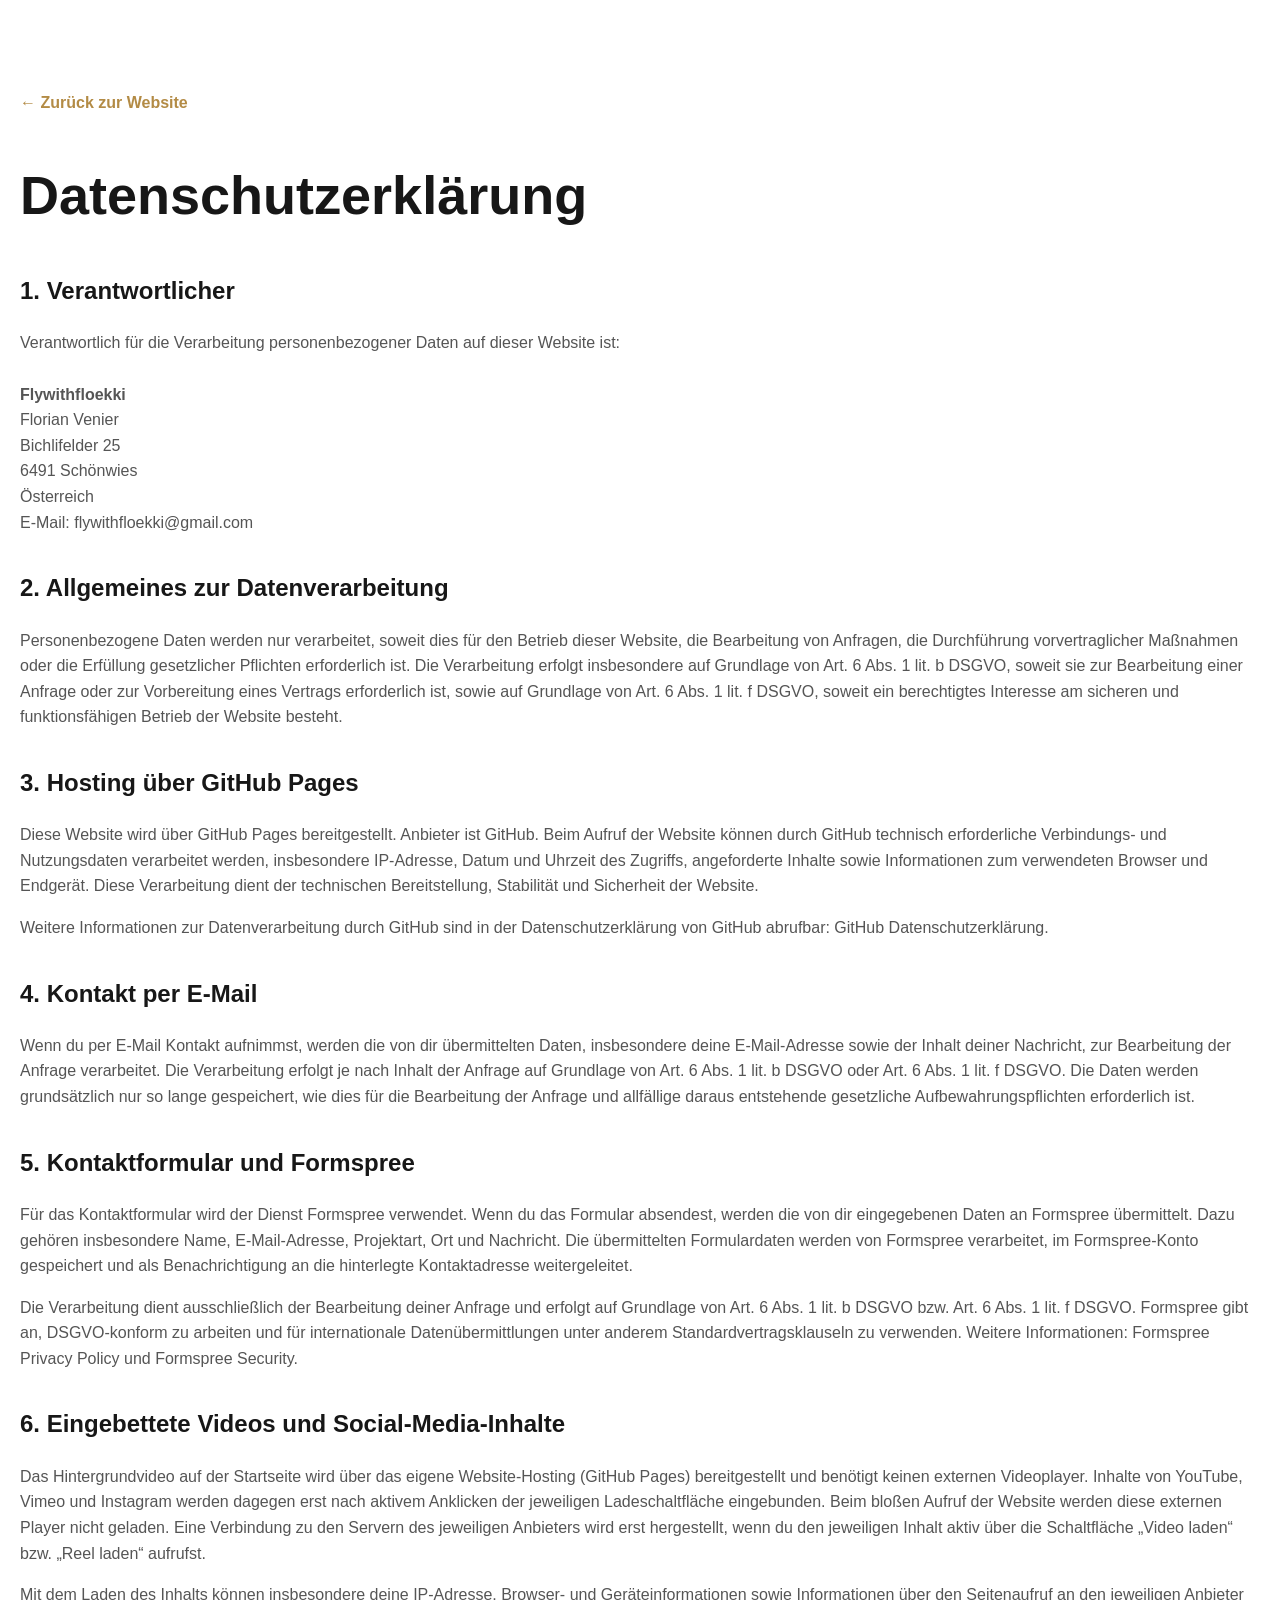
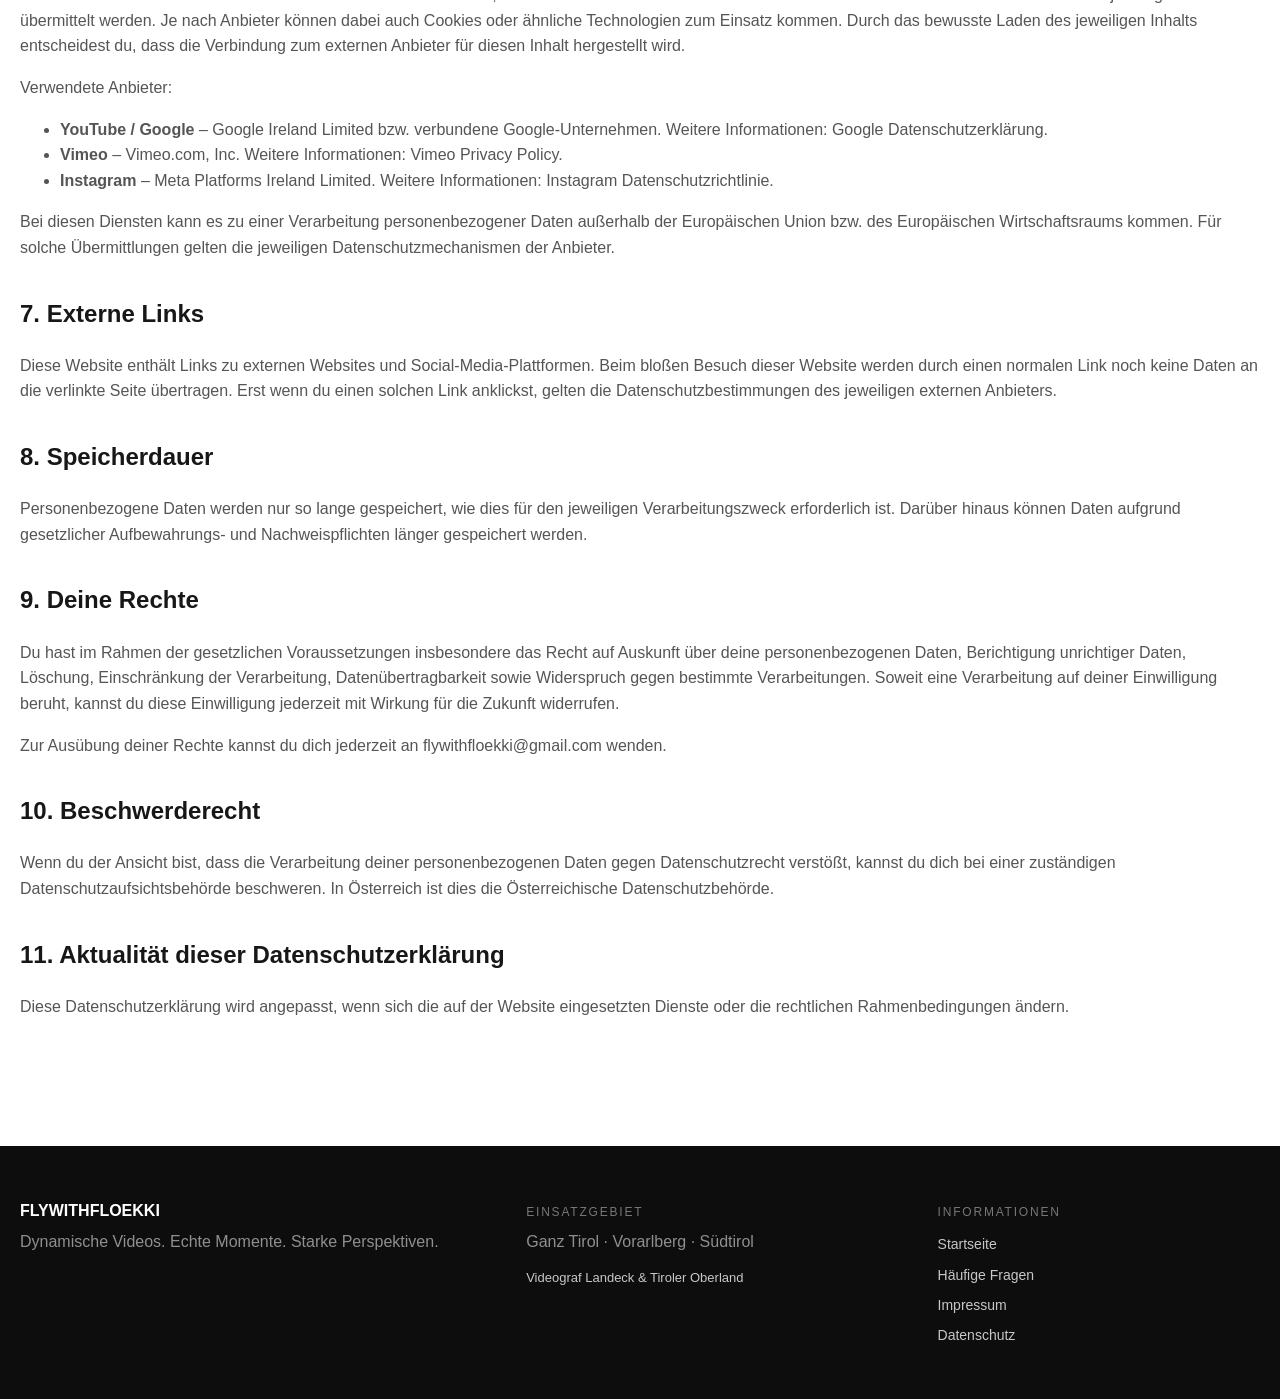
==== commit 47271ba2: "Simplify navigation, service tiles and footer" ====
--- a/datenschutz.html
+++ b/datenschutz.html
@@ -7,7 +7,7 @@
   <meta name="description" content="Datenschutzerklärung von Flywithfloekki mit Informationen zu Hosting, Kontaktformular und eingebetteten Medien.">
   <title>Datenschutz | Flywithfloekki</title>
   <link rel="canonical" href="https://flywithfloekki.at/datenschutz.html">
-  <link rel="stylesheet" href="styles.css?v=20261118-leistungen">
+  <link rel="stylesheet" href="styles.css?v=20261125-navigation">
 </head>
 <body>
   <main class="legal container">
@@ -23,7 +23,7 @@
       6491 Schönwies<br>
       Österreich<br>
       E-Mail: <a href="mailto:flywithfloekki@gmail.com">flywithfloekki@gmail.com</a>
-    </p>
+</p>
 
     <h2>2. Allgemeines zur Datenverarbeitung</h2>
     <p>Personenbezogene Daten werden nur verarbeitet, soweit dies für den Betrieb dieser Website, die Bearbeitung von Anfragen, die Durchführung vorvertraglicher Maßnahmen oder die Erfüllung gesetzlicher Pflichten erforderlich ist. Die Verarbeitung erfolgt insbesondere auf Grundlage von Art. 6 Abs. 1 lit. b DSGVO, soweit sie zur Bearbeitung einer Anfrage oder zur Vorbereitung eines Vertrags erforderlich ist, sowie auf Grundlage von Art. 6 Abs. 1 lit. f DSGVO, soweit ein berechtigtes Interesse am sicheren und funktionsfähigen Betrieb der Website besteht.</p>
@@ -74,27 +74,16 @@
       </div>
 
       <div>
-        <span>Region</span>
-        <p>Tirol · Tiroler Oberland · Landeck · Imst · Vorarlberg · Südtirol</p>
+        <span>Einsatzgebiet</span>
+        <p>Ganz Tirol · Vorarlberg · Südtirol</p>
+        <a class="footer-region-link" href="/videograf-landeck-tiroler-oberland.html">Videograf Landeck &amp; Tiroler Oberland</a>
       </div>
 
-      <nav class="footer-seo" aria-label="Leistungen und Informationen">
-        <span>Leistungen & Infos</span>
-        <div class="footer-seo-links">
-          <a href="/videograf-landeck-tiroler-oberland.html">Videograf Landeck & Tiroler Oberland</a>
-          <a href="/firmenvideo-social-media-tirol.html">Firmenvideos & Social Media Tirol</a>
-          <a href="/drohnenaufnahmen-fpv-tirol.html">Drohnenaufnahmen & FPV Tirol</a>
-          <a href="/hochzeitsvideograf-tirol.html">Hochzeitsvideograf Tirol</a>
-          <a href="/eventvideo-tirol.html">Eventvideos Tirol</a>
-          <a href="/trinkwasserkraftwerk-schoenwies-videoproduktion.html">Referenz: Trinkwasserkraftwerk Schönwies</a>
-          <a href="/faq.html">FAQ: Preise & Ablauf</a>
-        </div>
-      </nav>
-
       <div>
-        <span>Navigation</span>
+        <span>Informationen</span>
         <div class="footer-links">
           <a href="/">Startseite</a>
+          <a href="/faq.html">Häufige Fragen</a>
           <a href="/impressum.html">Impressum</a>
           <a href="/datenschutz.html">Datenschutz</a>
         </div>
--- a/styles.css
+++ b/styles.css
@@ -278,3 +278,17 @@
 .portfolio-card .project-video-description,#portfolio .portfolio-card > p.project-video-description{margin:0;padding:2px 19px 20px;background:#171717;color:#dad7d1;font-size:14px;line-height:1.65}
 .project-video-description .text-link{display:inline-block;margin-top:7px;color:#ead9b4}
 #portfolio article[id],#event-beispiele article[id],#hochzeitsfilm-video{scroll-margin-top:100px}
+
+/* Compact navigation and service cards */
+.footer-grid{grid-template-columns:1.25fr 1fr .85fr;gap:32px}
+.footer-region-link{display:inline-block;margin-top:7px;color:#c7c7c7;font-size:13px}
+.footer-region-link:hover,.footer-region-link:focus-visible{color:#fff;text-decoration:underline}
+#leistungen .card.dark-card{grid-column:auto;min-height:280px}
+#leistungen .card:not(.service-link-card) h3{margin:22px 0 10px}
+#leistungen .service-primary-link{display:inline-flex;align-items:center;gap:8px;font-size:14px;font-weight:700;color:#ead9b4}
+#leistungen .service-primary-link span{font-size:18px;line-height:1}
+#leistungen .service-primary-link:hover{text-decoration:underline}
+#leistungen .service-link-card:focus-within{outline:2px solid var(--gold);outline-offset:2px}
+@media(max-width:900px){.footer-grid{grid-template-columns:1fr 1fr;gap:26px}}
+@media(max-width:600px){.footer-grid{grid-template-columns:1fr;gap:22px}}
+@media(prefers-reduced-motion:reduce){#leistungen .card{transition:none}#leistungen .card:hover{transform:none}}
